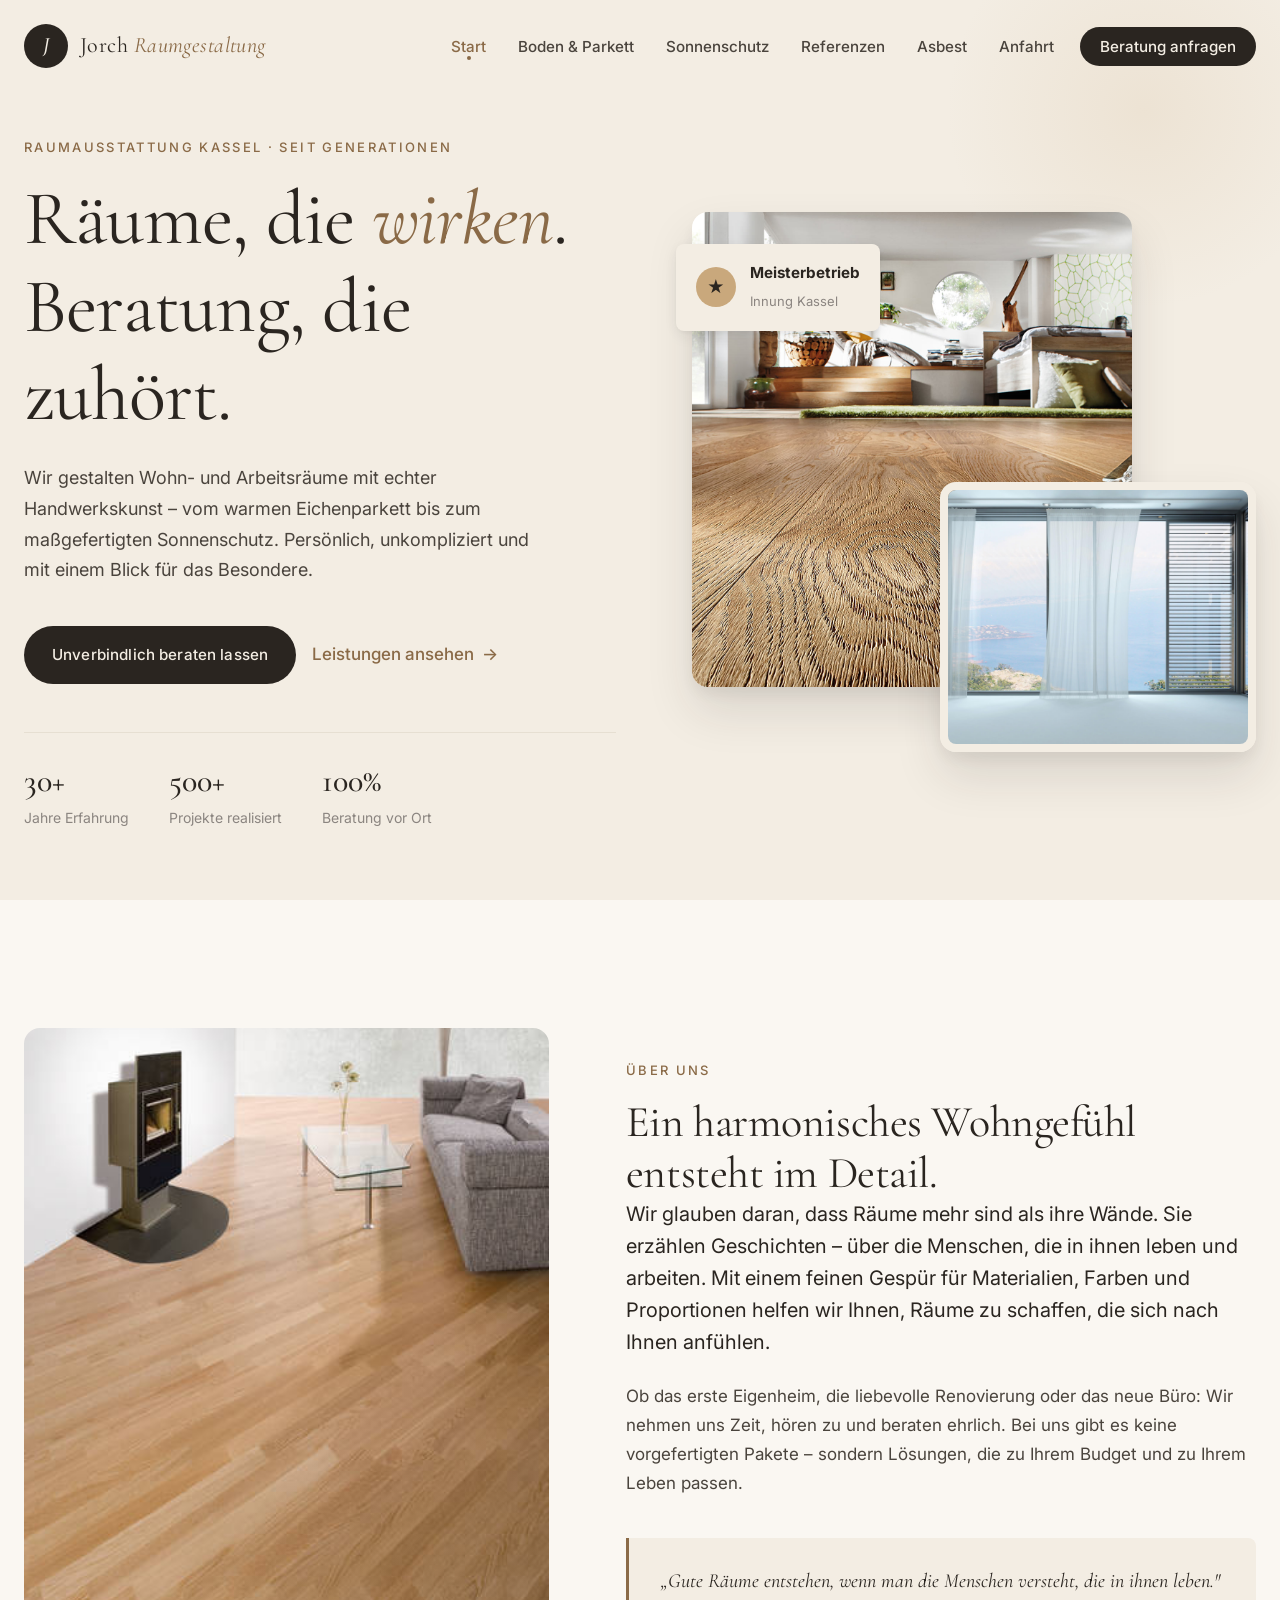
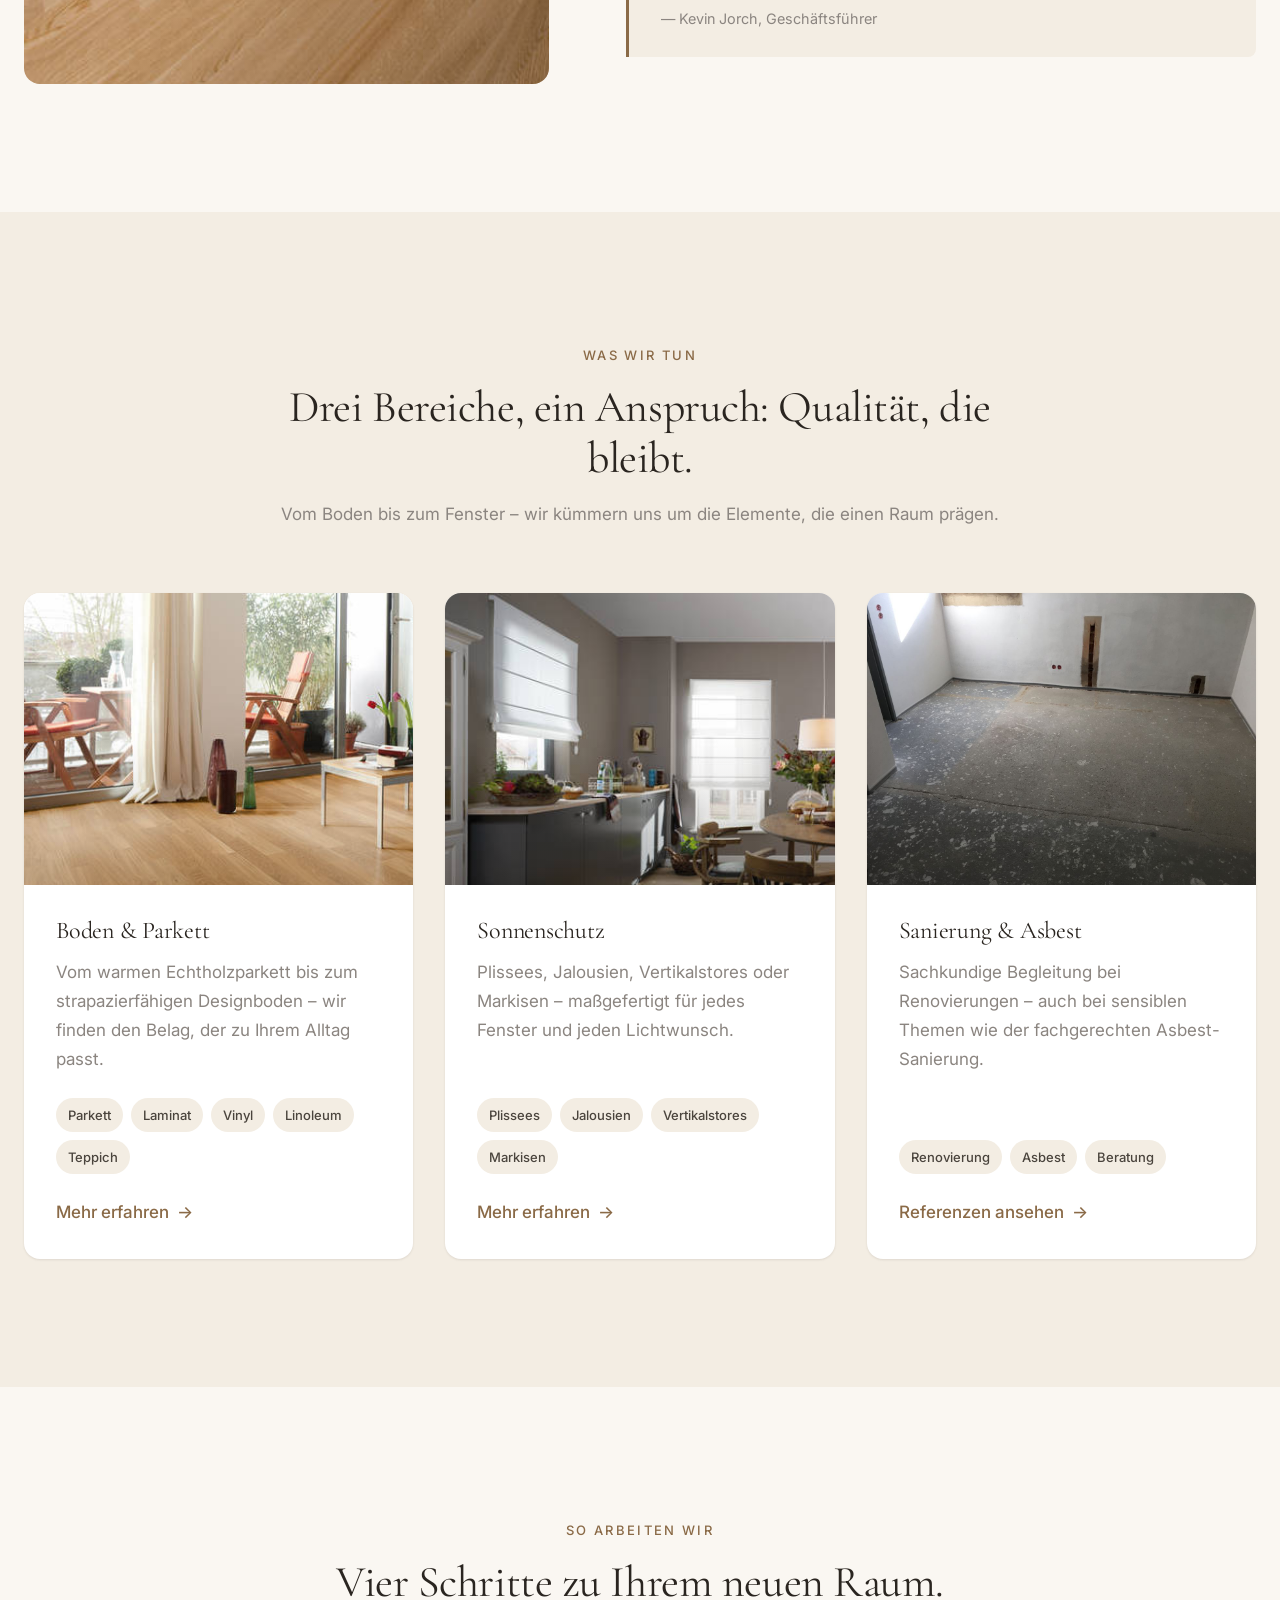
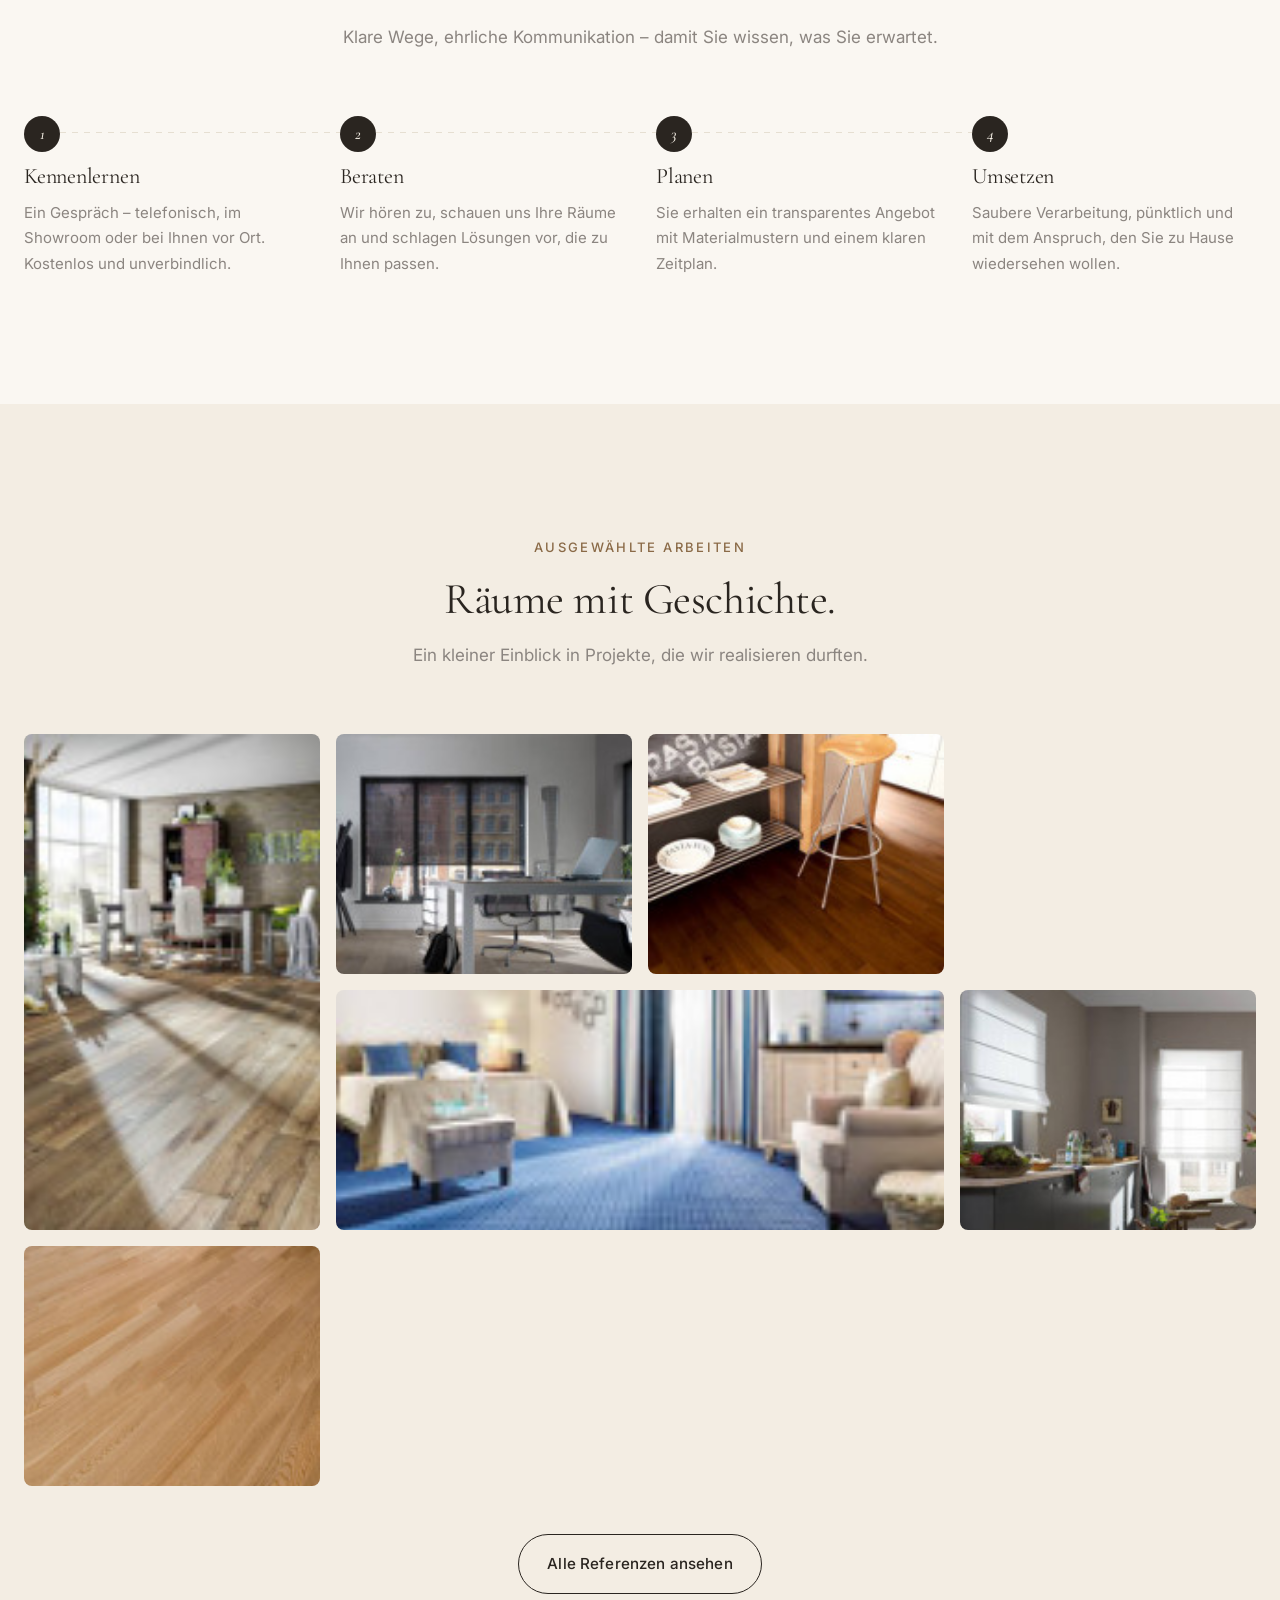
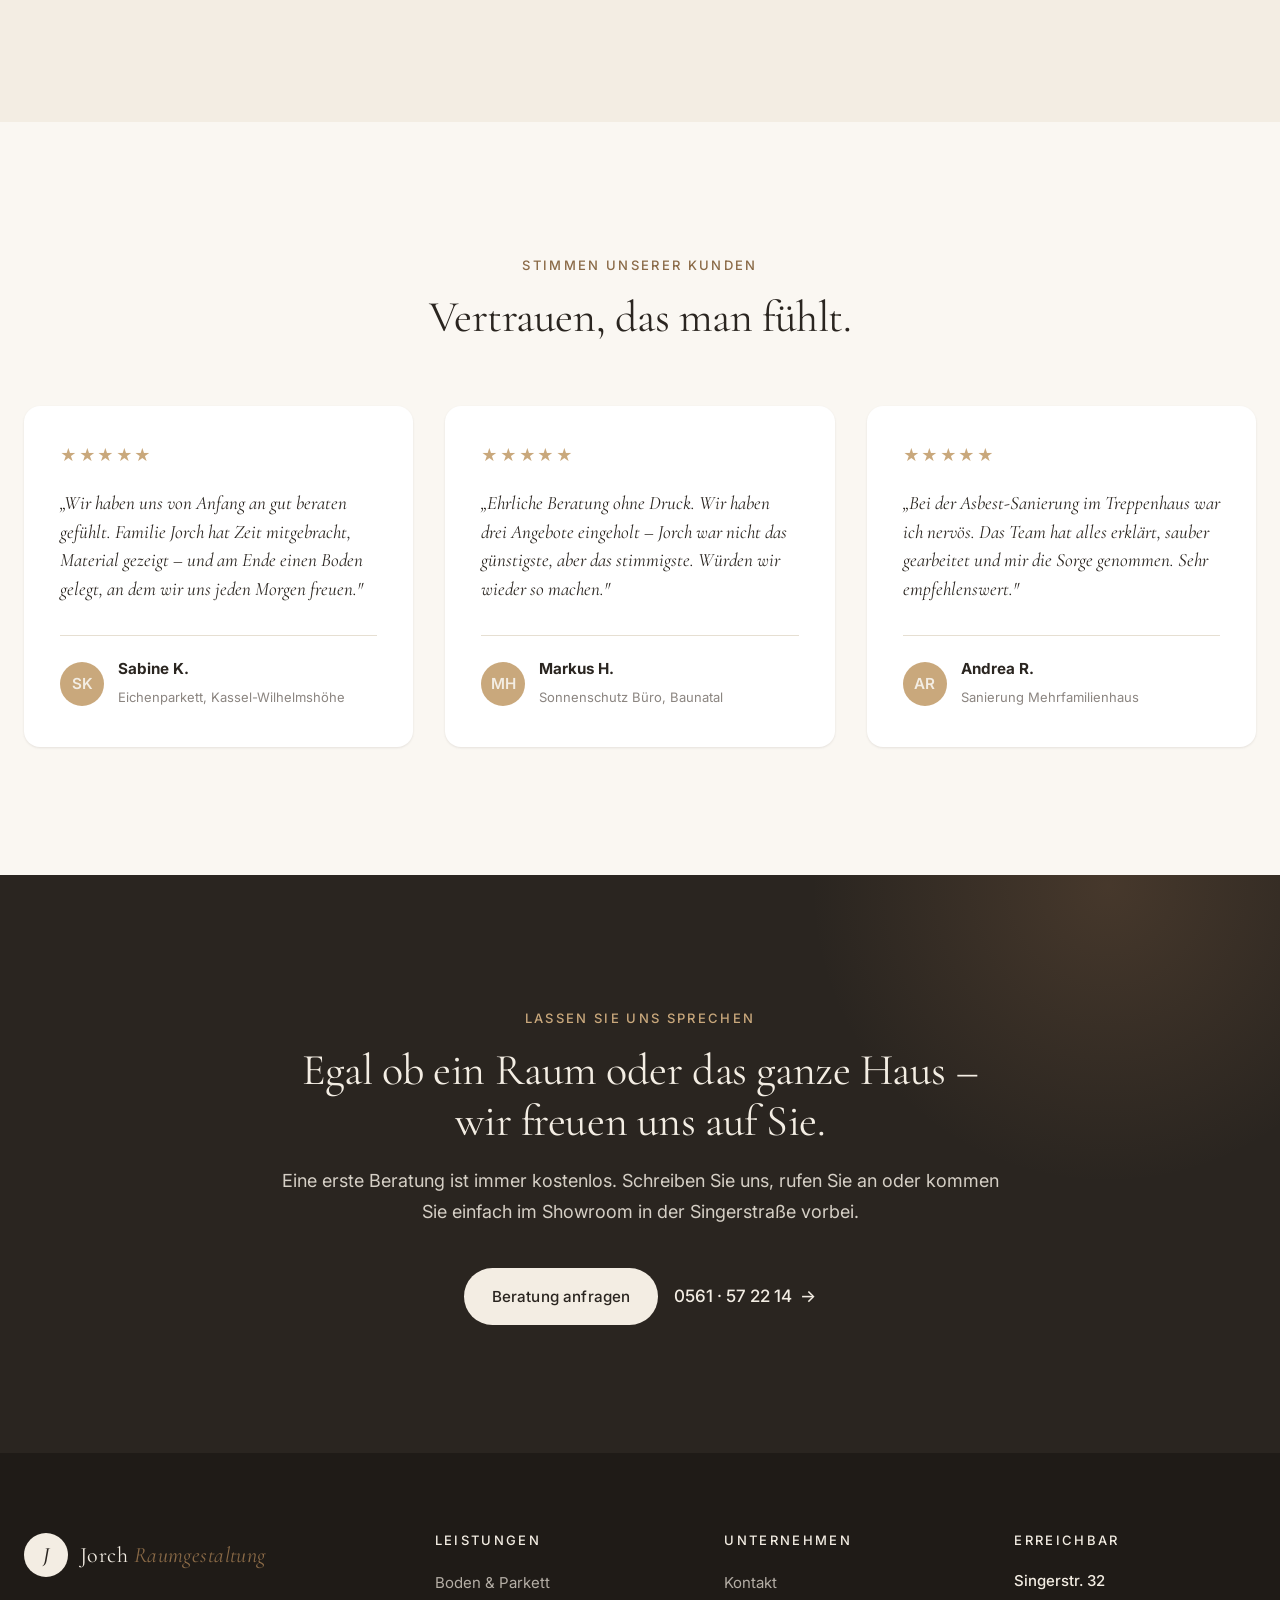
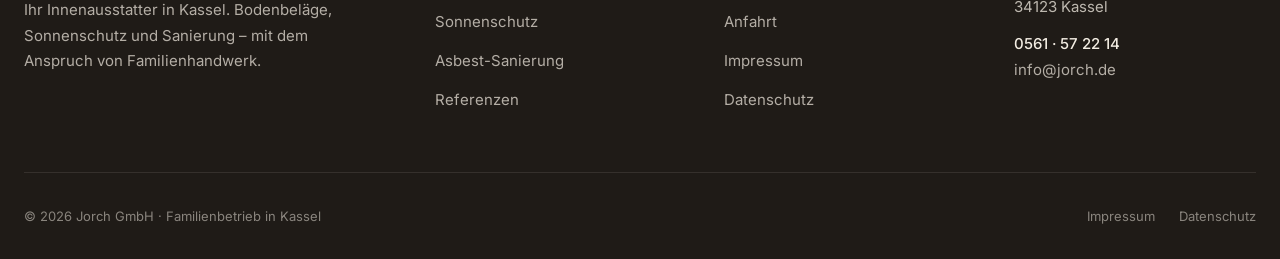
==== index.html @ 253e64a2 "Jorch GmbH website redesign - initial deploy" ====
<!DOCTYPE html>
<html lang="de">
<head>
<meta charset="utf-8">
<meta name="viewport" content="width=device-width, initial-scale=1.0">
<title>Jorch GmbH – Raumgestaltung mit Charakter · Kassel</title>
<meta name="description" content="Jorch GmbH in Kassel – Ihre Raumausstatter für hochwertige Bodenbeläge, Parkett und Sonnenschutz. Persönliche Beratung, handwerkliche Präzision und ein Auge für das Besondere.">
<meta name="keywords" content="Raumausstattung Kassel, Bodenbeläge, Parkett, Laminat, Sonnenschutz, Plissees, Jalousien, Innenausstatter">

<link rel="preconnect" href="https://fonts.googleapis.com">
<link rel="preconnect" href="https://fonts.gstatic.com" crossorigin>
<link href="https://fonts.googleapis.com/css2?family=Cormorant+Garamond:ital,wght@0,400;0,500;0,600;1,400;1,500&family=Inter:wght@400;500;600&display=swap" rel="stylesheet">
<link href="/assets/css/style.css" rel="stylesheet">
</head>
<body>

<header class="site-header">
  <div class="container">
    <nav class="nav">
      <a href="/index.html" class="brand">
        <span class="brand-mark">J</span>
        <span class="brand-name">Jorch <span>Raumgestaltung</span></span>
      </a>
      <ul class="nav-menu">
        <li><a href="/index.html" class="active">Start</a></li>
        <li><a href="/boden-parkett/index.html">Boden &amp; Parkett</a></li>
        <li><a href="/sonnenschutz/index.html">Sonnenschutz</a></li>
        <li><a href="/vorher-nachher/index.html">Referenzen</a></li>
        <li><a href="/asbest/index.html">Asbest</a></li>
        <li><a href="/anfahrt/index.html">Anfahrt</a></li>
        <li><a href="/kontakt/index.html" class="nav-cta">Beratung anfragen</a></li>
      </ul>
      <button class="nav-toggle" aria-label="Menü"><span></span></button>
    </nav>
  </div>
</header>

<section class="hero">
  <div class="container">
    <div class="hero-grid">
      <div class="hero-text fade-up">
        <span class="eyebrow">Raumausstattung Kassel · seit Generationen</span>
        <h1>Räume, die <em>wirken</em>.<br>Beratung, die zuhört.</h1>
        <p>Wir gestalten Wohn- und Arbeitsräume mit echter Handwerkskunst – vom warmen Eichenparkett bis zum maßgefertigten Sonnenschutz. Persönlich, unkompliziert und mit einem Blick für das Besondere.</p>
        <div class="hero-actions">
          <a href="/kontakt/index.html" class="btn btn-primary">Unverbindlich beraten lassen</a>
          <a href="#leistungen" class="btn-link">Leistungen ansehen</a>
        </div>
        <div class="hero-meta">
          <div class="hero-meta-item">
            <strong>30+</strong>
            <span>Jahre Erfahrung</span>
          </div>
          <div class="hero-meta-item">
            <strong>500+</strong>
            <span>Projekte realisiert</span>
          </div>
          <div class="hero-meta-item">
            <strong>100%</strong>
            <span>Beratung vor Ort</span>
          </div>
        </div>
      </div>
      <div class="hero-visual fade-up delay-1">
        <div class="hero-image-main">
          <img src="/images/parallax/fussboden.jpg" alt="Hochwertiges Parkett in einem hellen Wohnraum">
        </div>
        <div class="hero-image-secondary">
          <img src="/images/parallax/sonnenschutz.jpg" alt="Sonnenschutz mit Plissees in einem Wohnraum">
        </div>
        <div class="hero-badge top-left">
          <div class="hero-badge-icon">★</div>
          <div class="hero-badge-text">
            <strong>Meisterbetrieb</strong>
            <small>Innung Kassel</small>
          </div>
        </div>
      </div>
    </div>
  </div>
</section>

<section class="intro section">
  <div class="container">
    <div class="intro-content">
      <div class="intro-image reveal">
        <img src="/upload/Bodenbelaege/PAR_Loft3-0_LE11_LE13-Eiche-Nature_fro.jpg" alt="Detailaufnahme von Eichenparkett">
      </div>
      <div class="intro-text reveal">
        <span class="eyebrow">Über uns</span>
        <h2>Ein harmonisches Wohngefühl entsteht im Detail.</h2>
        <p>Wir glauben daran, dass Räume mehr sind als ihre Wände. Sie erzählen Geschichten – über die Menschen, die in ihnen leben und arbeiten. Mit einem feinen Gespür für Materialien, Farben und Proportionen helfen wir Ihnen, Räume zu schaffen, die sich nach Ihnen anfühlen.</p>
        <p>Ob das erste Eigenheim, die liebevolle Renovierung oder das neue Büro: Wir nehmen uns Zeit, hören zu und beraten ehrlich. Bei uns gibt es keine vorgefertigten Pakete – sondern Lösungen, die zu Ihrem Budget und zu Ihrem Leben passen.</p>
        <blockquote class="intro-quote">
          „Gute Räume entstehen, wenn man die Menschen versteht, die in ihnen leben."
          <cite>— Kevin Jorch, Geschäftsführer</cite>
        </blockquote>
      </div>
    </div>
  </div>
</section>

<section class="services section" id="leistungen">
  <div class="container">
    <div class="section-head reveal">
      <span class="eyebrow">Was wir tun</span>
      <h2>Drei Bereiche, ein Anspruch: Qualität, die bleibt.</h2>
      <p>Vom Boden bis zum Fenster – wir kümmern uns um die Elemente, die einen Raum prägen.</p>
    </div>
    <div class="services-grid">
      <article class="service-card reveal">
        <div class="service-card-image">
          <img src="/upload/Bodenbelaege/PAR_Creativ_by_Boen_Maxi_Eiche_Natur_2_rau.jpg" alt="Eichenparkett">
        </div>
        <div class="service-card-body">
          <h3>Boden &amp; Parkett</h3>
          <p>Vom warmen Echtholzparkett bis zum strapazierfähigen Designboden – wir finden den Belag, der zu Ihrem Alltag passt.</p>
          <div class="service-tags">
            <span class="service-tag">Parkett</span>
            <span class="service-tag">Laminat</span>
            <span class="service-tag">Vinyl</span>
            <span class="service-tag">Linoleum</span>
            <span class="service-tag">Teppich</span>
          </div>
          <a href="/boden-parkett/index.html" class="btn-link">Mehr erfahren</a>
        </div>
      </article>

      <article class="service-card reveal">
        <div class="service-card-image">
          <img src="/upload/Sonnenschutz/GAR_Sonnenschutz_St.Tropez_Roman_Shades.jpg" alt="Roman Shades als Sonnenschutz">
        </div>
        <div class="service-card-body">
          <h3>Sonnenschutz</h3>
          <p>Plissees, Jalousien, Vertikalstores oder Markisen – maßgefertigt für jedes Fenster und jeden Lichtwunsch.</p>
          <div class="service-tags">
            <span class="service-tag">Plissees</span>
            <span class="service-tag">Jalousien</span>
            <span class="service-tag">Vertikalstores</span>
            <span class="service-tag">Markisen</span>
          </div>
          <a href="/sonnenschutz/index.html" class="btn-link">Mehr erfahren</a>
        </div>
      </article>

      <article class="service-card reveal">
        <div class="service-card-image">
          <img src="/upload/vorher-nachher/100.jpg" alt="Vorher-Nachher Sanierung">
        </div>
        <div class="service-card-body">
          <h3>Sanierung &amp; Asbest</h3>
          <p>Sachkundige Begleitung bei Renovierungen – auch bei sensiblen Themen wie der fachgerechten Asbest-Sanierung.</p>
          <div class="service-tags">
            <span class="service-tag">Renovierung</span>
            <span class="service-tag">Asbest</span>
            <span class="service-tag">Beratung</span>
          </div>
          <a href="/vorher-nachher/index.html" class="btn-link">Referenzen ansehen</a>
        </div>
      </article>
    </div>
  </div>
</section>

<section class="process section">
  <div class="container">
    <div class="section-head reveal">
      <span class="eyebrow">So arbeiten wir</span>
      <h2>Vier Schritte zu Ihrem neuen Raum.</h2>
      <p>Klare Wege, ehrliche Kommunikation – damit Sie wissen, was Sie erwartet.</p>
    </div>
    <div class="process-grid">
      <div class="process-step reveal">
        <div class="process-step-num">1</div>
        <h3>Kennenlernen</h3>
        <p>Ein Gespräch – telefonisch, im Showroom oder bei Ihnen vor Ort. Kostenlos und unverbindlich.</p>
      </div>
      <div class="process-step reveal">
        <div class="process-step-num">2</div>
        <h3>Beraten</h3>
        <p>Wir hören zu, schauen uns Ihre Räume an und schlagen Lösungen vor, die zu Ihnen passen.</p>
      </div>
      <div class="process-step reveal">
        <div class="process-step-num">3</div>
        <h3>Planen</h3>
        <p>Sie erhalten ein transparentes Angebot mit Materialmustern und einem klaren Zeitplan.</p>
      </div>
      <div class="process-step reveal">
        <div class="process-step-num">4</div>
        <h3>Umsetzen</h3>
        <p>Saubere Verarbeitung, pünktlich und mit dem Anspruch, den Sie zu Hause wiedersehen wollen.</p>
      </div>
    </div>
  </div>
</section>

<section class="showcase section">
  <div class="container">
    <div class="section-head reveal">
      <span class="eyebrow">Ausgewählte Arbeiten</span>
      <h2>Räume mit Geschichte.</h2>
      <p>Ein kleiner Einblick in Projekte, die wir realisieren durften.</p>
    </div>
    <div class="gallery-grid reveal">
      <a href="/upload/Bodenbelaege/DIE_Chateau_502UEiche__barrel_Unika_V4_rau.jpg" data-lightbox class="gallery-item large">
        <img src="/cache/Bodenbelaege_DIE_Chateau_502UEiche__barrel_Unika_V4_rau_3e9e0eff07d75e83344d8bdf73882b41.jpg" alt="Eiche Chateau Parkett">
        <div class="gallery-item-overlay"><span>Eiche Chateau</span></div>
      </a>
      <a href="/upload/Sonnenschutz/GAR_Sonnenschutz_St.Tropez_Jalousien.jpg" data-lightbox class="gallery-item">
        <img src="/cache/Sonnenschutz_GAR_Sonnenschutz_St.Tropez_Jalousien_31cec1ada97b0bb0225c5349b1d3d1ec.jpg" alt="Holzjalousien">
        <div class="gallery-item-overlay"><span>Holzjalousien</span></div>
      </a>
      <a href="/upload/Bodenbelaege/PAR_Creativ_by_Boen_Eiche_Marron_det.jpg" data-lightbox class="gallery-item">
        <img src="/cache/Bodenbelaege_PAR_Creativ_by_Boen_Eiche_Marron_det_dd06e198a4ef05c5f33661dd9dc9695c.jpg" alt="Eiche Marron">
        <div class="gallery-item-overlay"><span>Eiche Marron</span></div>
      </a>
      <a href="/upload/Bodenbelaege/TEP_Hotel_Imperial160_blau_rau.jpg" data-lightbox class="gallery-item wide">
        <img src="/cache/Bodenbelaege_TEP_Hotel_Imperial160_blau_rau_cdcd18c8a1fb3be8162845139ee61b28.jpg" alt="Hotel Imperial Teppich">
        <div class="gallery-item-overlay"><span>Hotelteppich Imperial</span></div>
      </a>
      <a href="/upload/Sonnenschutz/GAR_Sonnenschutz_St.Tropez_Roman_Shades.jpg" data-lightbox class="gallery-item">
        <img src="/cache/Sonnenschutz_GAR_Sonnenschutz_St.Tropez_Roman_Shades_d83bd64cdfca1f385e572c3425bbd17e.jpg" alt="Roman Shades">
        <div class="gallery-item-overlay"><span>Roman Shades</span></div>
      </a>
      <a href="/upload/Bodenbelaege/PAR_Loft3-0_LE11_LE13-Eiche-Nature_fro.jpg" data-lightbox class="gallery-item">
        <img src="/cache/Bodenbelaege_PAR_Loft3-0_LE11_LE13-Eiche-Nature_fro_931e451936c6c8f7c8d38a45dd3ae9cc.jpg" alt="Loft Parkett">
        <div class="gallery-item-overlay"><span>Loft-Parkett Eiche</span></div>
      </a>
    </div>
    <div style="text-align:center; margin-top:3rem;">
      <a href="/vorher-nachher/index.html" class="btn btn-secondary">Alle Referenzen ansehen</a>
    </div>
  </div>
</section>

<section class="testimonials section">
  <div class="container">
    <div class="section-head reveal">
      <span class="eyebrow">Stimmen unserer Kunden</span>
      <h2>Vertrauen, das man fühlt.</h2>
    </div>
    <div class="testimonials-grid">
      <article class="testimonial-card reveal">
        <div class="testimonial-stars">★★★★★</div>
        <p class="testimonial-quote">„Wir haben uns von Anfang an gut beraten gefühlt. Familie Jorch hat Zeit mitgebracht, Material gezeigt – und am Ende einen Boden gelegt, an dem wir uns jeden Morgen freuen."</p>
        <div class="testimonial-author">
          <div class="testimonial-avatar">SK</div>
          <div>
            <strong>Sabine K.</strong>
            <span>Eichenparkett, Kassel-Wilhelmshöhe</span>
          </div>
        </div>
      </article>
      <article class="testimonial-card reveal">
        <div class="testimonial-stars">★★★★★</div>
        <p class="testimonial-quote">„Ehrliche Beratung ohne Druck. Wir haben drei Angebote eingeholt – Jorch war nicht das günstigste, aber das stimmigste. Würden wir wieder so machen."</p>
        <div class="testimonial-author">
          <div class="testimonial-avatar">MH</div>
          <div>
            <strong>Markus H.</strong>
            <span>Sonnenschutz Büro, Baunatal</span>
          </div>
        </div>
      </article>
      <article class="testimonial-card reveal">
        <div class="testimonial-stars">★★★★★</div>
        <p class="testimonial-quote">„Bei der Asbest-Sanierung im Treppenhaus war ich nervös. Das Team hat alles erklärt, sauber gearbeitet und mir die Sorge genommen. Sehr empfehlenswert."</p>
        <div class="testimonial-author">
          <div class="testimonial-avatar">AR</div>
          <div>
            <strong>Andrea R.</strong>
            <span>Sanierung Mehrfamilienhaus</span>
          </div>
        </div>
      </article>
    </div>
  </div>
</section>

<section class="cta-banner section">
  <div class="container">
    <div class="cta-content reveal">
      <span class="eyebrow" style="color: var(--color-clay);">Lassen Sie uns sprechen</span>
      <h2>Egal ob ein Raum oder das ganze Haus – wir freuen uns auf Sie.</h2>
      <p>Eine erste Beratung ist immer kostenlos. Schreiben Sie uns, rufen Sie an oder kommen Sie einfach im Showroom in der Singerstraße vorbei.</p>
      <div class="hero-actions" style="justify-content:center;">
        <a href="/kontakt/index.html" class="btn btn-primary">Beratung anfragen</a>
        <a href="tel:0561572214" class="btn-link" style="color: var(--color-cream);">0561 · 57 22 14</a>
      </div>
    </div>
  </div>
</section>

<footer class="site-footer">
  <div class="container">
    <div class="footer-grid">
      <div class="footer-brand">
        <div class="brand">
          <span class="brand-mark">J</span>
          <span class="brand-name">Jorch <span>Raumgestaltung</span></span>
        </div>
        <p>Ihr Innenausstatter in Kassel. Bodenbeläge, Sonnenschutz und Sanierung – mit dem Anspruch von Familienhandwerk.</p>
      </div>
      <div class="footer-col">
        <h4>Leistungen</h4>
        <ul>
          <li><a href="/boden-parkett/index.html">Boden &amp; Parkett</a></li>
          <li><a href="/sonnenschutz/index.html">Sonnenschutz</a></li>
          <li><a href="/asbest/index.html">Asbest-Sanierung</a></li>
          <li><a href="/vorher-nachher/index.html">Referenzen</a></li>
        </ul>
      </div>
      <div class="footer-col">
        <h4>Unternehmen</h4>
        <ul>
          <li><a href="/kontakt/index.html">Kontakt</a></li>
          <li><a href="/anfahrt/index.html">Anfahrt</a></li>
          <li><a href="/impressum/index.html">Impressum</a></li>
          <li><a href="/datenschutz/index.html">Datenschutz</a></li>
        </ul>
      </div>
      <div class="footer-col">
        <h4>Erreichbar</h4>
        <div class="footer-contact-line">
          <div>
            <strong>Singerstr. 32</strong>
            34123 Kassel
          </div>
        </div>
        <div class="footer-contact-line">
          <div>
            <strong>0561 · 57 22 14</strong>
            <a href="mailto:info@jorch.de">info@jorch.de</a>
          </div>
        </div>
      </div>
    </div>
    <div class="footer-bottom">
      <span>© 2026 Jorch GmbH · Familienbetrieb in Kassel</span>
      <div class="footer-bottom-links">
        <a href="/impressum/index.html">Impressum</a>
        <a href="/datenschutz/index.html">Datenschutz</a>
      </div>
    </div>
  </div>
</footer>

<div class="lightbox" id="lightbox">
  <button class="lightbox-close" aria-label="Schließen">×</button>
  <img alt="">
</div>

<script src="/assets/js/main.js"></script>
</body>
</html>
---- assets/css/style.css ----
/* ===========================================================
   Jorch GmbH – Raumgestaltung
   Modern, warm, handcrafted aesthetic
   =========================================================== */

:root {
  /* Warm earthy palette - inspired by natural wood, linen, stone */
  --color-bg: #faf7f2;
  --color-surface: #ffffff;
  --color-cream: #f3ede3;
  --color-sand: #e8ddc9;
  --color-clay: #c9a87c;
  --color-walnut: #8a6a47;
  --color-charcoal: #2a2520;
  --color-graphite: #4a443d;
  --color-muted: #8b8580;
  --color-line: #e6dfd2;

  --color-accent: #b8855a;
  --color-accent-dark: #9a6e47;

  --font-display: "Cormorant Garamond", "Playfair Display", Georgia, serif;
  --font-body: "Inter", -apple-system, BlinkMacSystemFont, "Segoe UI", sans-serif;

  --radius-sm: 4px;
  --radius-md: 8px;
  --radius-lg: 16px;

  --shadow-sm: 0 1px 3px rgba(42, 37, 32, 0.06), 0 1px 2px rgba(42, 37, 32, 0.04);
  --shadow-md: 0 4px 16px rgba(42, 37, 32, 0.08), 0 2px 4px rgba(42, 37, 32, 0.04);
  --shadow-lg: 0 24px 48px rgba(42, 37, 32, 0.12), 0 8px 16px rgba(42, 37, 32, 0.06);

  --max-width: 1280px;
  --content-width: 760px;

  --transition: 0.4s cubic-bezier(0.4, 0, 0.2, 1);
}

/* Reset */
*, *::before, *::after { box-sizing: border-box; margin: 0; padding: 0; }
html { scroll-behavior: smooth; -webkit-text-size-adjust: 100%; }
body {
  font-family: var(--font-body);
  font-size: 17px;
  line-height: 1.7;
  color: var(--color-graphite);
  background: var(--color-bg);
  -webkit-font-smoothing: antialiased;
  -moz-osx-font-smoothing: grayscale;
}
img, picture, svg { display: block; max-width: 100%; height: auto; }
a { color: var(--color-walnut); text-decoration: none; transition: color var(--transition); }
a:hover { color: var(--color-accent); }
button { font-family: inherit; cursor: pointer; border: none; background: none; }

/* Typography */
h1, h2, h3, h4 { font-family: var(--font-display); font-weight: 400; color: var(--color-charcoal); letter-spacing: -0.01em; line-height: 1.15; }
h1 { font-size: clamp(2.5rem, 5vw, 4.25rem); }
h2 { font-size: clamp(1.875rem, 3.5vw, 2.75rem); }
h3 { font-size: clamp(1.375rem, 2.2vw, 1.75rem); }
h4 { font-size: 1.15rem; font-weight: 500; font-family: var(--font-body); letter-spacing: 0.02em; text-transform: uppercase; }

.eyebrow {
  font-family: var(--font-body);
  font-size: 0.8125rem;
  letter-spacing: 0.18em;
  text-transform: uppercase;
  color: var(--color-walnut);
  font-weight: 500;
  margin-bottom: 1rem;
  display: inline-block;
}

.lede {
  font-family: var(--font-display);
  font-size: clamp(1.25rem, 2vw, 1.5rem);
  line-height: 1.5;
  color: var(--color-graphite);
  font-style: italic;
  font-weight: 400;
}

/* Container */
.container { width: 100%; max-width: var(--max-width); margin: 0 auto; padding: 0 1.5rem; }
.container-narrow { max-width: var(--content-width); margin: 0 auto; padding: 0 1.5rem; }

/* Section spacing */
.section { padding: clamp(4rem, 10vw, 8rem) 0; }
.section-tight { padding: clamp(3rem, 6vw, 5rem) 0; }

/* ===========================================================
   Header / Navigation
   =========================================================== */
.site-header {
  position: fixed;
  top: 0; left: 0; right: 0;
  z-index: 100;
  padding: 1.5rem 0;
  background: rgba(250, 247, 242, 0);
  transition: all var(--transition);
}
.site-header.scrolled {
  background: rgba(250, 247, 242, 0.95);
  backdrop-filter: saturate(180%) blur(20px);
  -webkit-backdrop-filter: saturate(180%) blur(20px);
  padding: 0.875rem 0;
  box-shadow: 0 1px 0 var(--color-line);
}
.nav { display: flex; align-items: center; justify-content: space-between; gap: 2rem; }
.brand { display: flex; align-items: center; gap: 0.75rem; }
.brand-mark {
  width: 44px; height: 44px;
  background: var(--color-charcoal);
  color: var(--color-cream);
  border-radius: 50%;
  display: grid;
  place-items: center;
  font-family: var(--font-display);
  font-size: 1.375rem;
  font-style: italic;
  font-weight: 500;
}
.brand-name {
  font-family: var(--font-display);
  font-size: 1.375rem;
  color: var(--color-charcoal);
  letter-spacing: 0.02em;
}
.brand-name span { font-style: italic; color: var(--color-walnut); }

.nav-menu { display: flex; align-items: center; gap: 0.25rem; list-style: none; }
.nav-menu a {
  color: var(--color-graphite);
  font-size: 0.95rem;
  font-weight: 500;
  padding: 0.5rem 0.875rem;
  border-radius: var(--radius-sm);
  transition: all 0.2s ease;
  position: relative;
}
.nav-menu a:hover { color: var(--color-charcoal); background: rgba(184, 133, 90, 0.08); }
.nav-menu a.active { color: var(--color-walnut); }
.nav-menu a.active::after {
  content: "";
  position: absolute;
  bottom: 0.25rem; left: 50%;
  transform: translateX(-50%);
  width: 4px; height: 4px;
  background: var(--color-walnut);
  border-radius: 50%;
}

.nav-cta {
  background: var(--color-charcoal);
  color: var(--color-cream) !important;
  padding: 0.625rem 1.25rem !important;
  border-radius: 999px !important;
  margin-left: 0.5rem;
  transition: all var(--transition);
}
.nav-cta:hover { background: var(--color-walnut) !important; transform: translateY(-1px); }

.nav-toggle {
  display: none;
  width: 44px; height: 44px;
  border-radius: 50%;
  background: var(--color-cream);
  align-items: center;
  justify-content: center;
}
.nav-toggle span {
  display: block;
  width: 18px; height: 1.5px;
  background: var(--color-charcoal);
  position: relative;
}
.nav-toggle span::before, .nav-toggle span::after {
  content: ""; position: absolute; left: 0;
  width: 18px; height: 1.5px;
  background: var(--color-charcoal);
  transition: transform var(--transition);
}
.nav-toggle span::before { top: -6px; }
.nav-toggle span::after { top: 6px; }

/* ===========================================================
   Hero
   =========================================================== */
.hero {
  position: relative;
  min-height: 100vh;
  display: flex;
  align-items: center;
  padding: 8rem 0 4rem;
  overflow: hidden;
  background: var(--color-cream);
}
.hero-grid {
  display: grid;
  grid-template-columns: 1.05fr 1fr;
  gap: clamp(2rem, 6vw, 5rem);
  align-items: center;
}
.hero-text { max-width: 600px; }
.hero h1 {
  font-size: clamp(2.75rem, 6vw, 5rem);
  font-weight: 400;
  margin-bottom: 1.5rem;
}
.hero h1 em {
  font-style: italic;
  color: var(--color-walnut);
  font-weight: 400;
}
.hero p {
  font-size: 1.125rem;
  color: var(--color-graphite);
  margin-bottom: 2.5rem;
  max-width: 520px;
  line-height: 1.7;
}
.hero-actions { display: flex; flex-wrap: wrap; gap: 1rem; align-items: center; }

.btn {
  display: inline-flex;
  align-items: center;
  gap: 0.625rem;
  padding: 1rem 1.75rem;
  border-radius: 999px;
  font-weight: 500;
  font-size: 0.95rem;
  letter-spacing: 0.01em;
  transition: all var(--transition);
  white-space: nowrap;
}
.btn-primary {
  background: var(--color-charcoal);
  color: var(--color-cream);
}
.btn-primary:hover {
  background: var(--color-walnut);
  color: var(--color-cream);
  transform: translateY(-2px);
  box-shadow: var(--shadow-md);
}
.btn-secondary {
  background: transparent;
  color: var(--color-charcoal);
  border: 1px solid var(--color-charcoal);
}
.btn-secondary:hover {
  background: var(--color-charcoal);
  color: var(--color-cream);
}
.btn-link {
  color: var(--color-walnut);
  font-weight: 500;
  display: inline-flex;
  align-items: center;
  gap: 0.5rem;
  position: relative;
}
.btn-link::after {
  content: "→";
  transition: transform var(--transition);
}
.btn-link:hover::after { transform: translateX(4px); }

.hero-visual {
  position: relative;
  height: clamp(400px, 60vh, 640px);
}
.hero-image-main, .hero-image-secondary {
  position: absolute;
  border-radius: var(--radius-lg);
  overflow: hidden;
  box-shadow: var(--shadow-lg);
}
.hero-image-main {
  top: 0; left: 0;
  width: 78%;
  height: 88%;
}
.hero-image-secondary {
  bottom: 0; right: 0;
  width: 56%;
  height: 50%;
  border: 8px solid var(--color-cream);
}
.hero-image-main img, .hero-image-secondary img {
  width: 100%;
  height: 100%;
  object-fit: cover;
}

.hero-badge {
  position: absolute;
  background: var(--color-cream);
  padding: 1rem 1.25rem;
  border-radius: var(--radius-md);
  box-shadow: var(--shadow-md);
  display: flex;
  align-items: center;
  gap: 0.875rem;
  z-index: 2;
}
.hero-badge.top-left { top: 2rem; left: -1rem; }
.hero-badge-icon {
  width: 40px; height: 40px;
  border-radius: 50%;
  background: var(--color-clay);
  color: var(--color-charcoal);
  display: grid;
  place-items: center;
  font-weight: 600;
}
.hero-badge-text strong { display: block; font-size: 0.95rem; color: var(--color-charcoal); }
.hero-badge-text small { color: var(--color-muted); font-size: 0.8125rem; }

.hero-meta {
  display: flex;
  gap: 2.5rem;
  margin-top: 3rem;
  padding-top: 2rem;
  border-top: 1px solid var(--color-line);
}
.hero-meta-item strong {
  display: block;
  font-family: var(--font-display);
  font-size: 2rem;
  color: var(--color-charcoal);
  font-weight: 500;
  line-height: 1;
  margin-bottom: 0.375rem;
}
.hero-meta-item span { color: var(--color-muted); font-size: 0.875rem; }

/* Decorative elements */
.hero::before {
  content: "";
  position: absolute;
  top: -10%; right: -5%;
  width: 400px; height: 400px;
  background: radial-gradient(circle, rgba(201, 168, 124, 0.15), transparent 70%);
  z-index: 0;
}

/* ===========================================================
   Section: Intro / About
   =========================================================== */
.intro {
  background: var(--color-bg);
  position: relative;
}
.intro-content {
  display: grid;
  grid-template-columns: 1fr 1.2fr;
  gap: clamp(2rem, 6vw, 5rem);
  align-items: center;
}
.intro-image {
  position: relative;
  border-radius: var(--radius-lg);
  overflow: hidden;
  aspect-ratio: 4/5;
}
.intro-image img { width: 100%; height: 100%; object-fit: cover; }
.intro-image::after {
  content: "";
  position: absolute;
  inset: 0;
  background: linear-gradient(135deg, transparent 60%, rgba(42, 37, 32, 0.3));
}
.intro-text p { margin-bottom: 1.5rem; font-size: 1.0625rem; color: var(--color-graphite); }
.intro-text p:first-of-type { font-size: 1.25rem; line-height: 1.6; color: var(--color-charcoal); }

.intro-quote {
  margin-top: 2.5rem;
  padding: 1.75rem 2rem;
  background: var(--color-cream);
  border-left: 3px solid var(--color-walnut);
  border-radius: 0 var(--radius-md) var(--radius-md) 0;
  font-family: var(--font-display);
  font-style: italic;
  font-size: 1.25rem;
  line-height: 1.5;
  color: var(--color-charcoal);
}
.intro-quote cite { display: block; margin-top: 0.75rem; font-size: 0.9rem; font-style: normal; color: var(--color-muted); font-family: var(--font-body); }

/* ===========================================================
   Services Grid
   =========================================================== */
.services {
  background: var(--color-cream);
}
.section-head {
  text-align: center;
  max-width: 720px;
  margin: 0 auto 4rem;
}
.section-head h2 { margin-bottom: 1rem; }
.section-head p { color: var(--color-muted); font-size: 1.0625rem; }

.services-grid {
  display: grid;
  grid-template-columns: repeat(3, 1fr);
  gap: 2rem;
}
.service-card {
  background: var(--color-surface);
  border-radius: var(--radius-lg);
  overflow: hidden;
  transition: all var(--transition);
  box-shadow: var(--shadow-sm);
  display: flex;
  flex-direction: column;
}
.service-card:hover {
  transform: translateY(-6px);
  box-shadow: var(--shadow-lg);
}
.service-card-image {
  aspect-ratio: 4/3;
  overflow: hidden;
  position: relative;
}
.service-card-image img {
  width: 100%; height: 100%;
  object-fit: cover;
  transition: transform 0.8s ease;
}
.service-card:hover .service-card-image img { transform: scale(1.05); }
.service-card-image::after {
  content: "";
  position: absolute; inset: 0;
  background: linear-gradient(180deg, transparent 50%, rgba(42, 37, 32, 0.2));
}
.service-card-body {
  padding: 2rem;
  flex: 1;
  display: flex;
  flex-direction: column;
}
.service-card h3 {
  margin-bottom: 0.875rem;
  font-size: 1.5rem;
}
.service-card p {
  color: var(--color-muted);
  margin-bottom: 1.5rem;
  flex: 1;
}
.service-tags {
  display: flex;
  flex-wrap: wrap;
  gap: 0.5rem;
  margin-bottom: 1.5rem;
}
.service-tag {
  background: var(--color-cream);
  color: var(--color-graphite);
  padding: 0.375rem 0.75rem;
  border-radius: 999px;
  font-size: 0.8125rem;
  font-weight: 500;
}

/* ===========================================================
   Process / Steps
   =========================================================== */
.process { background: var(--color-bg); }
.process-grid {
  display: grid;
  grid-template-columns: repeat(4, 1fr);
  gap: 2rem;
  position: relative;
}
.process-step {
  position: relative;
  padding-top: 3rem;
}
.process-step::before {
  content: "";
  position: absolute;
  top: 1rem; left: 0;
  right: -2rem;
  height: 1px;
  background: linear-gradient(90deg, var(--color-line) 50%, transparent 50%);
  background-size: 12px 1px;
}
.process-step:last-child::before { display: none; }
.process-step-num {
  position: absolute;
  top: 0; left: 0;
  width: 2.25rem; height: 2.25rem;
  background: var(--color-charcoal);
  color: var(--color-cream);
  border-radius: 50%;
  display: grid;
  place-items: center;
  font-family: var(--font-display);
  font-size: 1rem;
  font-weight: 500;
  font-style: italic;
}
.process-step h3 {
  font-size: 1.375rem;
  margin-bottom: 0.625rem;
}
.process-step p {
  color: var(--color-muted);
  font-size: 0.9375rem;
}

/* ===========================================================
   Gallery / Showcase
   =========================================================== */
.showcase { background: var(--color-cream); }
.showcase-filter {
  display: flex;
  justify-content: center;
  gap: 0.5rem;
  flex-wrap: wrap;
  margin-bottom: 3rem;
}
.filter-btn {
  padding: 0.625rem 1.25rem;
  border-radius: 999px;
  font-size: 0.875rem;
  font-weight: 500;
  color: var(--color-graphite);
  background: var(--color-surface);
  border: 1px solid var(--color-line);
  transition: all var(--transition);
}
.filter-btn:hover { background: var(--color-sand); border-color: var(--color-sand); }
.filter-btn.active { background: var(--color-charcoal); color: var(--color-cream); border-color: var(--color-charcoal); }

.gallery-grid {
  display: grid;
  grid-template-columns: repeat(4, 1fr);
  grid-auto-rows: 240px;
  gap: 1rem;
}
.gallery-item {
  position: relative;
  border-radius: var(--radius-md);
  overflow: hidden;
  cursor: pointer;
  transition: all var(--transition);
}
.gallery-item.large { grid-row: span 2; }
.gallery-item.wide { grid-column: span 2; }
.gallery-item img {
  width: 100%; height: 100%;
  object-fit: cover;
  transition: transform 0.6s ease;
}
.gallery-item:hover img { transform: scale(1.06); }
.gallery-item-overlay {
  position: absolute; inset: 0;
  background: linear-gradient(180deg, transparent 50%, rgba(42, 37, 32, 0.7));
  display: flex;
  align-items: flex-end;
  padding: 1.25rem;
  opacity: 0;
  transition: opacity var(--transition);
}
.gallery-item:hover .gallery-item-overlay { opacity: 1; }
.gallery-item-overlay span {
  color: var(--color-cream);
  font-family: var(--font-display);
  font-size: 1.125rem;
  font-style: italic;
}

/* ===========================================================
   Testimonials
   =========================================================== */
.testimonials { background: var(--color-bg); }
.testimonials-grid {
  display: grid;
  grid-template-columns: repeat(3, 1fr);
  gap: 2rem;
}
.testimonial-card {
  background: var(--color-surface);
  padding: 2.25rem;
  border-radius: var(--radius-lg);
  box-shadow: var(--shadow-sm);
  display: flex;
  flex-direction: column;
}
.testimonial-stars {
  color: var(--color-clay);
  font-size: 1rem;
  letter-spacing: 0.1em;
  margin-bottom: 1.25rem;
}
.testimonial-quote {
  font-family: var(--font-display);
  font-style: italic;
  font-size: 1.1875rem;
  line-height: 1.5;
  color: var(--color-charcoal);
  margin-bottom: 2rem;
  flex: 1;
}
.testimonial-author {
  display: flex;
  align-items: center;
  gap: 0.875rem;
  padding-top: 1.25rem;
  border-top: 1px solid var(--color-line);
}
.testimonial-avatar {
  width: 44px; height: 44px;
  border-radius: 50%;
  background: var(--color-clay);
  color: var(--color-cream);
  display: grid;
  place-items: center;
  font-weight: 600;
  font-size: 0.95rem;
}
.testimonial-author strong { display: block; color: var(--color-charcoal); font-size: 0.95rem; }
.testimonial-author span { color: var(--color-muted); font-size: 0.8125rem; }

/* ===========================================================
   CTA Banner
   =========================================================== */
.cta-banner {
  background: var(--color-charcoal);
  color: var(--color-cream);
  position: relative;
  overflow: hidden;
}
.cta-banner::before {
  content: "";
  position: absolute;
  top: -50%; right: -10%;
  width: 600px; height: 600px;
  background: radial-gradient(circle, rgba(184, 133, 90, 0.2), transparent 70%);
}
.cta-content {
  text-align: center;
  position: relative;
  max-width: 720px;
  margin: 0 auto;
}
.cta-content h2 { color: var(--color-cream); margin-bottom: 1.25rem; }
.cta-content p { color: rgba(243, 237, 227, 0.85); font-size: 1.125rem; margin-bottom: 2.5rem; }
.cta-banner .btn-primary {
  background: var(--color-cream);
  color: var(--color-charcoal);
}
.cta-banner .btn-primary:hover {
  background: var(--color-clay);
  color: var(--color-charcoal);
}

/* ===========================================================
   Footer
   =========================================================== */
.site-footer {
  background: #1f1b17;
  color: rgba(243, 237, 227, 0.75);
  padding: 5rem 0 2rem;
}
.footer-grid {
  display: grid;
  grid-template-columns: 1.5fr 1fr 1fr 1fr;
  gap: 3rem;
  margin-bottom: 3rem;
}
.footer-brand .brand-name { color: var(--color-cream); }
.footer-brand .brand-mark { background: var(--color-cream); color: var(--color-charcoal); }
.footer-brand p {
  margin-top: 1.25rem;
  color: rgba(243, 237, 227, 0.7);
  max-width: 320px;
  font-size: 0.9375rem;
}
.footer-col h4 {
  color: var(--color-cream);
  font-size: 0.8125rem;
  letter-spacing: 0.18em;
  margin-bottom: 1.25rem;
}
.footer-col ul { list-style: none; }
.footer-col li { margin-bottom: 0.625rem; }
.footer-col a { color: rgba(243, 237, 227, 0.7); font-size: 0.9375rem; }
.footer-col a:hover { color: var(--color-cream); }
.footer-contact-line {
  display: flex;
  gap: 0.75rem;
  align-items: flex-start;
  font-size: 0.9375rem;
  margin-bottom: 0.75rem;
}
.footer-contact-line strong { color: var(--color-cream); display: block; font-weight: 500; }
.footer-bottom {
  border-top: 1px solid rgba(243, 237, 227, 0.1);
  padding-top: 2rem;
  display: flex;
  justify-content: space-between;
  align-items: center;
  flex-wrap: wrap;
  gap: 1rem;
  font-size: 0.8125rem;
  color: rgba(243, 237, 227, 0.5);
}
.footer-bottom-links { display: flex; gap: 1.5rem; }
.footer-bottom-links a { color: rgba(243, 237, 227, 0.5); }
.footer-bottom-links a:hover { color: var(--color-cream); }

/* ===========================================================
   Subpage hero
   =========================================================== */
.subpage-hero {
  padding: 11rem 0 5rem;
  background: var(--color-cream);
  position: relative;
  overflow: hidden;
}
.subpage-hero::before {
  content: "";
  position: absolute;
  top: 30%; right: -10%;
  width: 500px; height: 500px;
  background: radial-gradient(circle, rgba(201, 168, 124, 0.18), transparent 70%);
}
.subpage-hero-content {
  position: relative;
  max-width: 760px;
}
.subpage-hero h1 { margin-bottom: 1.25rem; }
.subpage-hero .lede { color: var(--color-graphite); }
.breadcrumb {
  display: flex;
  align-items: center;
  gap: 0.5rem;
  font-size: 0.875rem;
  color: var(--color-muted);
  margin-bottom: 2rem;
}
.breadcrumb a { color: var(--color-muted); }
.breadcrumb a:hover { color: var(--color-walnut); }
.breadcrumb-sep { color: var(--color-line); }
.breadcrumb-current { color: var(--color-charcoal); font-weight: 500; }

/* Subpage content */
.subpage-content { padding: clamp(3rem, 6vw, 5rem) 0; }
.content-block { max-width: 800px; margin: 0 auto; }
.content-block p { margin-bottom: 1.5rem; }
.content-block ul {
  margin-bottom: 1.5rem;
  padding-left: 0;
  list-style: none;
}
.content-block ul li {
  position: relative;
  padding-left: 1.75rem;
  margin-bottom: 0.625rem;
}
.content-block ul li::before {
  content: "";
  position: absolute;
  left: 0; top: 0.7rem;
  width: 14px; height: 1px;
  background: var(--color-walnut);
}
.content-block h3 { margin-top: 2.5rem; margin-bottom: 1rem; }
.content-block h4 { margin-top: 2rem; margin-bottom: 0.75rem; color: var(--color-walnut); }
.content-block strong { color: var(--color-charcoal); font-weight: 600; }

/* Material chips */
.materials {
  display: grid;
  grid-template-columns: repeat(auto-fit, minmax(220px, 1fr));
  gap: 1rem;
  margin: 3rem 0;
}
.material-chip {
  background: var(--color-surface);
  padding: 1.25rem 1.5rem;
  border-radius: var(--radius-md);
  border: 1px solid var(--color-line);
  display: flex;
  align-items: center;
  gap: 1rem;
  transition: all var(--transition);
}
.material-chip:hover { border-color: var(--color-clay); transform: translateY(-2px); }
.material-chip-icon {
  width: 40px; height: 40px;
  background: var(--color-cream);
  border-radius: var(--radius-sm);
  display: grid;
  place-items: center;
  flex-shrink: 0;
  font-family: var(--font-display);
  font-style: italic;
  color: var(--color-walnut);
}
.material-chip strong { display: block; color: var(--color-charcoal); font-weight: 500; font-size: 0.9375rem; }
.material-chip span { color: var(--color-muted); font-size: 0.8125rem; }

/* ===========================================================
   Contact
   =========================================================== */
.contact-grid {
  display: grid;
  grid-template-columns: 1fr 1fr;
  gap: 4rem;
  align-items: start;
}
.contact-info { padding-top: 1rem; }
.contact-info h2 { margin-bottom: 1.5rem; }
.contact-card {
  background: var(--color-cream);
  padding: 2rem;
  border-radius: var(--radius-lg);
  margin-top: 2rem;
}
.contact-line {
  display: flex;
  align-items: center;
  gap: 1rem;
  padding: 0.875rem 0;
  border-bottom: 1px solid rgba(201, 168, 124, 0.2);
}
.contact-line:last-child { border-bottom: none; }
.contact-line-icon {
  width: 40px; height: 40px;
  background: var(--color-surface);
  border-radius: 50%;
  display: grid;
  place-items: center;
  flex-shrink: 0;
  color: var(--color-walnut);
  font-size: 1.125rem;
}
.contact-line-text strong { display: block; color: var(--color-charcoal); font-size: 0.9375rem; }
.contact-line-text span { color: var(--color-graphite); }

.form {
  background: var(--color-surface);
  padding: 2.5rem;
  border-radius: var(--radius-lg);
  box-shadow: var(--shadow-sm);
}
.form-row { display: grid; grid-template-columns: 1fr 1fr; gap: 1rem; margin-bottom: 1rem; }
.form-group { margin-bottom: 1rem; }
.form-group label {
  display: block;
  font-size: 0.8125rem;
  font-weight: 500;
  color: var(--color-graphite);
  margin-bottom: 0.5rem;
  letter-spacing: 0.02em;
}
.form-group input,
.form-group textarea {
  width: 100%;
  padding: 0.875rem 1rem;
  background: var(--color-bg);
  border: 1px solid var(--color-line);
  border-radius: var(--radius-md);
  font-family: inherit;
  font-size: 0.9375rem;
  color: var(--color-charcoal);
  transition: all var(--transition);
}
.form-group input:focus,
.form-group textarea:focus {
  outline: none;
  border-color: var(--color-walnut);
  background: var(--color-surface);
  box-shadow: 0 0 0 3px rgba(184, 133, 90, 0.1);
}
.form-group textarea { resize: vertical; min-height: 120px; }
.form-consent {
  font-size: 0.8125rem;
  color: var(--color-muted);
  margin-bottom: 1.5rem;
  line-height: 1.5;
}
.form button { width: 100%; justify-content: center; }

/* Map */
.map-frame {
  border-radius: var(--radius-lg);
  overflow: hidden;
  box-shadow: var(--shadow-md);
  margin: 2rem 0;
}
.map-frame iframe { width: 100%; height: 480px; border: 0; display: block; }

/* Lightbox gallery for products */
.product-gallery {
  display: grid;
  grid-template-columns: repeat(auto-fill, minmax(220px, 1fr));
  gap: 1rem;
  margin-top: 3rem;
}
.product-tile {
  aspect-ratio: 1;
  border-radius: var(--radius-md);
  overflow: hidden;
  position: relative;
  cursor: pointer;
  transition: all var(--transition);
}
.product-tile img {
  width: 100%; height: 100%;
  object-fit: cover;
  transition: transform 0.6s ease;
}
.product-tile:hover img { transform: scale(1.06); }
.product-tile-overlay {
  position: absolute; inset: 0;
  background: rgba(42, 37, 32, 0.4);
  display: grid; place-items: center;
  opacity: 0;
  transition: opacity var(--transition);
}
.product-tile:hover .product-tile-overlay { opacity: 1; }
.product-tile-overlay span {
  color: var(--color-cream);
  width: 44px; height: 44px;
  border: 1px solid var(--color-cream);
  border-radius: 50%;
  display: grid; place-items: center;
}

/* Lightbox modal */
.lightbox {
  position: fixed; inset: 0;
  background: rgba(20, 17, 14, 0.94);
  z-index: 1000;
  display: none;
  align-items: center;
  justify-content: center;
  padding: 2rem;
  cursor: zoom-out;
  backdrop-filter: blur(8px);
}
.lightbox.open { display: flex; }
.lightbox img {
  max-width: 100%;
  max-height: 100%;
  border-radius: var(--radius-md);
  box-shadow: 0 20px 60px rgba(0,0,0,0.5);
}
.lightbox-close {
  position: absolute;
  top: 1.5rem; right: 1.5rem;
  width: 44px; height: 44px;
  border-radius: 50%;
  background: rgba(255,255,255,0.1);
  color: var(--color-cream);
  display: grid; place-items: center;
  font-size: 1.5rem;
  cursor: pointer;
}
.lightbox-close:hover { background: rgba(255,255,255,0.2); }

/* Impressum table-style layout */
.legal-section {
  display: grid;
  grid-template-columns: 200px 1fr;
  gap: 2rem;
  padding: 1.5rem 0;
  border-bottom: 1px solid var(--color-line);
}
.legal-section:last-child { border-bottom: none; }
.legal-section h4 {
  color: var(--color-walnut);
  margin: 0;
  font-size: 0.8125rem;
  letter-spacing: 0.15em;
}
.legal-section p { margin: 0; }

/* Notice card */
.notice {
  background: var(--color-cream);
  border-left: 3px solid var(--color-clay);
  padding: 1.5rem 2rem;
  border-radius: 0 var(--radius-md) var(--radius-md) 0;
  margin: 2rem 0;
}
.notice strong { color: var(--color-walnut); display: block; margin-bottom: 0.375rem; }

/* ===========================================================
   Animations
   =========================================================== */
@keyframes fadeUp {
  from { opacity: 0; transform: translateY(20px); }
  to { opacity: 1; transform: translateY(0); }
}
.fade-up {
  opacity: 0;
  animation: fadeUp 0.8s ease forwards;
}
.fade-up.delay-1 { animation-delay: 0.1s; }
.fade-up.delay-2 { animation-delay: 0.2s; }
.fade-up.delay-3 { animation-delay: 0.3s; }

/* ===========================================================
   Responsive
   =========================================================== */
@media (max-width: 980px) {
  .hero-grid { grid-template-columns: 1fr; }
  .hero-visual { height: 460px; }
  .intro-content { grid-template-columns: 1fr; }
  .services-grid { grid-template-columns: repeat(2, 1fr); }
  .process-grid { grid-template-columns: repeat(2, 1fr); gap: 3rem 2rem; }
  .process-step::before { display: none; }
  .testimonials-grid { grid-template-columns: 1fr; }
  .gallery-grid { grid-template-columns: repeat(2, 1fr); }
  .footer-grid { grid-template-columns: 1fr 1fr; gap: 2.5rem; }
  .contact-grid { grid-template-columns: 1fr; gap: 2.5rem; }
}

@media (max-width: 640px) {
  .nav-menu { display: none; position: fixed; top: 70px; left: 0; right: 0; background: var(--color-surface); flex-direction: column; padding: 1.5rem; box-shadow: var(--shadow-lg); border-radius: 0 0 var(--radius-lg) var(--radius-lg); }
  .nav-menu.open { display: flex; }
  .nav-menu a { width: 100%; text-align: center; padding: 0.875rem; }
  .nav-cta { margin: 0.5rem 0 0; }
  .nav-toggle { display: flex; }

  .hero { padding-top: 7rem; min-height: auto; }
  .hero-visual { height: 360px; }
  .hero-image-secondary { width: 60%; }
  .hero-meta { gap: 1.5rem; }
  .hero-meta-item strong { font-size: 1.5rem; }

  .services-grid { grid-template-columns: 1fr; }
  .gallery-grid { grid-template-columns: 1fr; grid-auto-rows: 220px; }
  .gallery-item.wide { grid-column: span 1; }
  .footer-grid { grid-template-columns: 1fr; }
  .form-row { grid-template-columns: 1fr; }
  .legal-section { grid-template-columns: 1fr; gap: 0.5rem; }
  .form { padding: 1.75rem; }
  .nav-menu { display: none !important; }
  .nav-toggle { display: flex; }
}

/* Reveal on scroll */
.reveal { opacity: 0; transform: translateY(30px); transition: all 0.8s cubic-bezier(0.16, 1, 0.3, 1); }
.reveal.visible { opacity: 1; transform: translateY(0); }
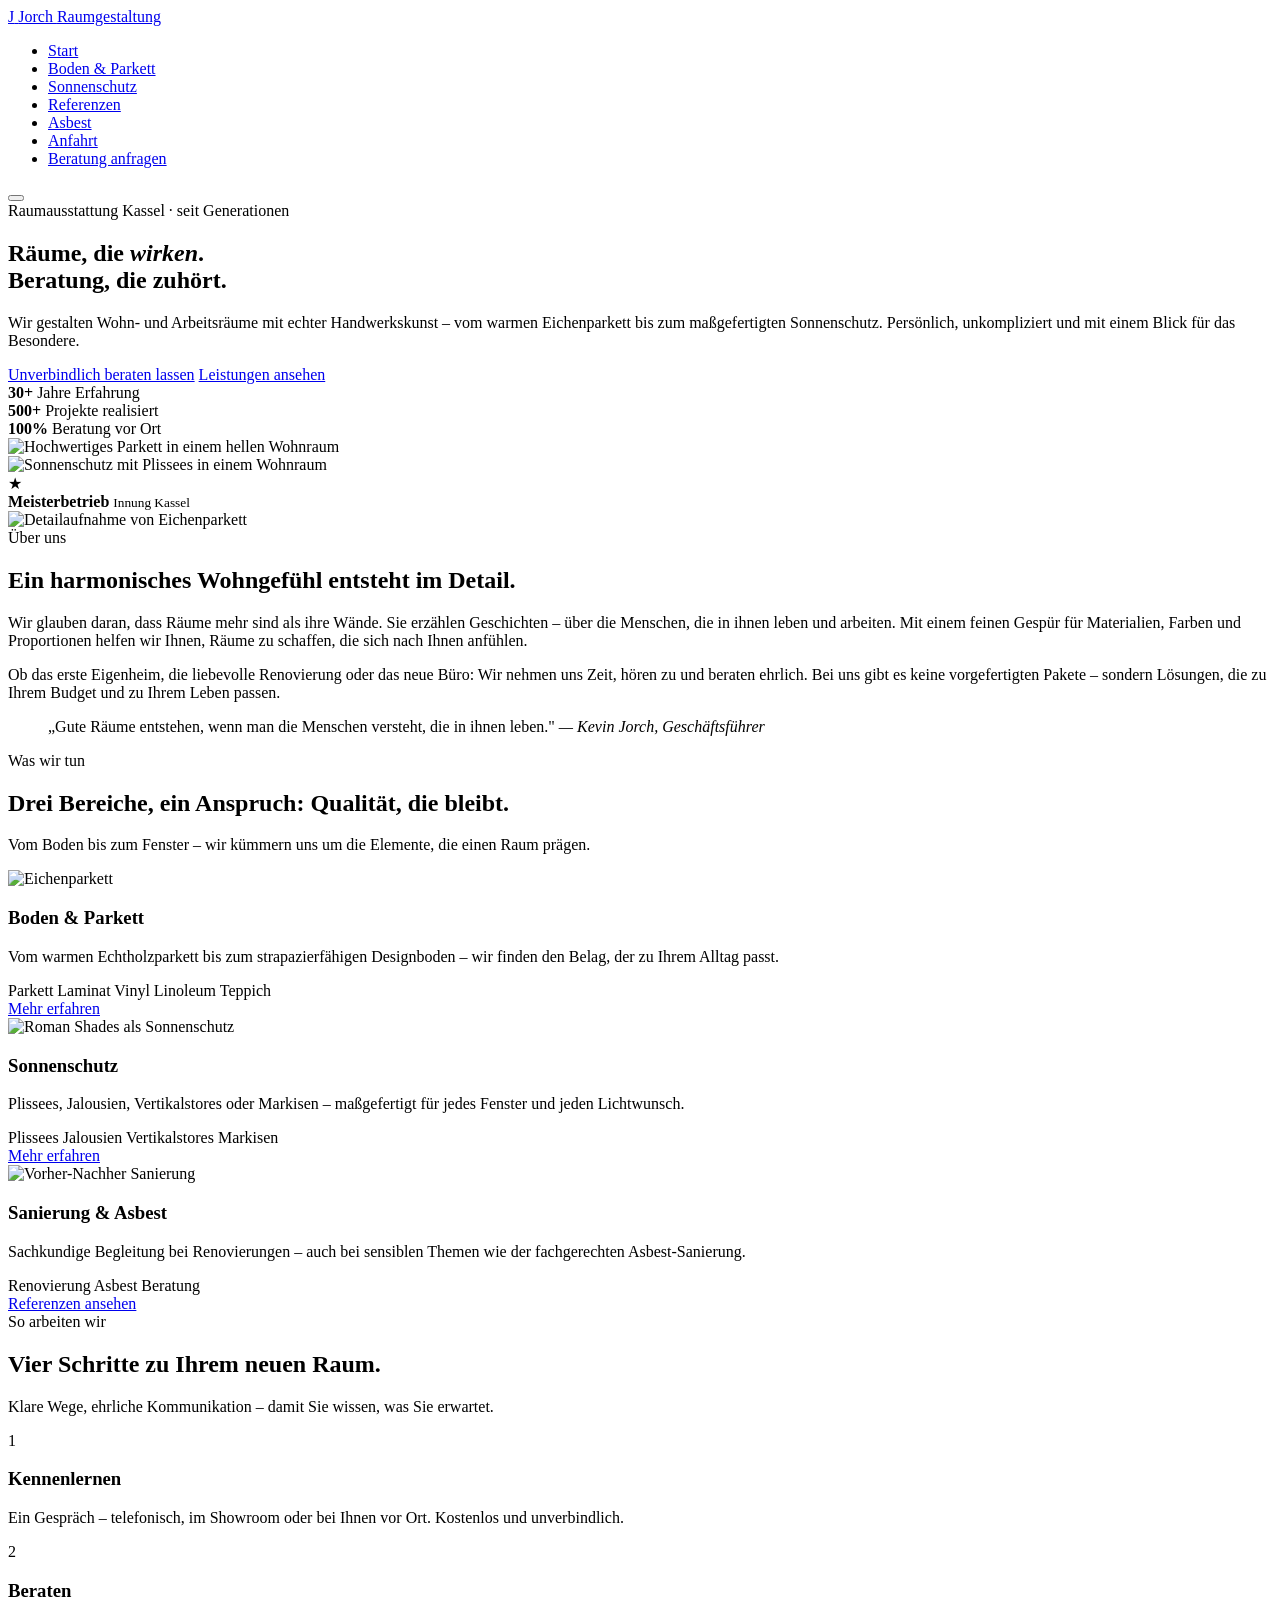
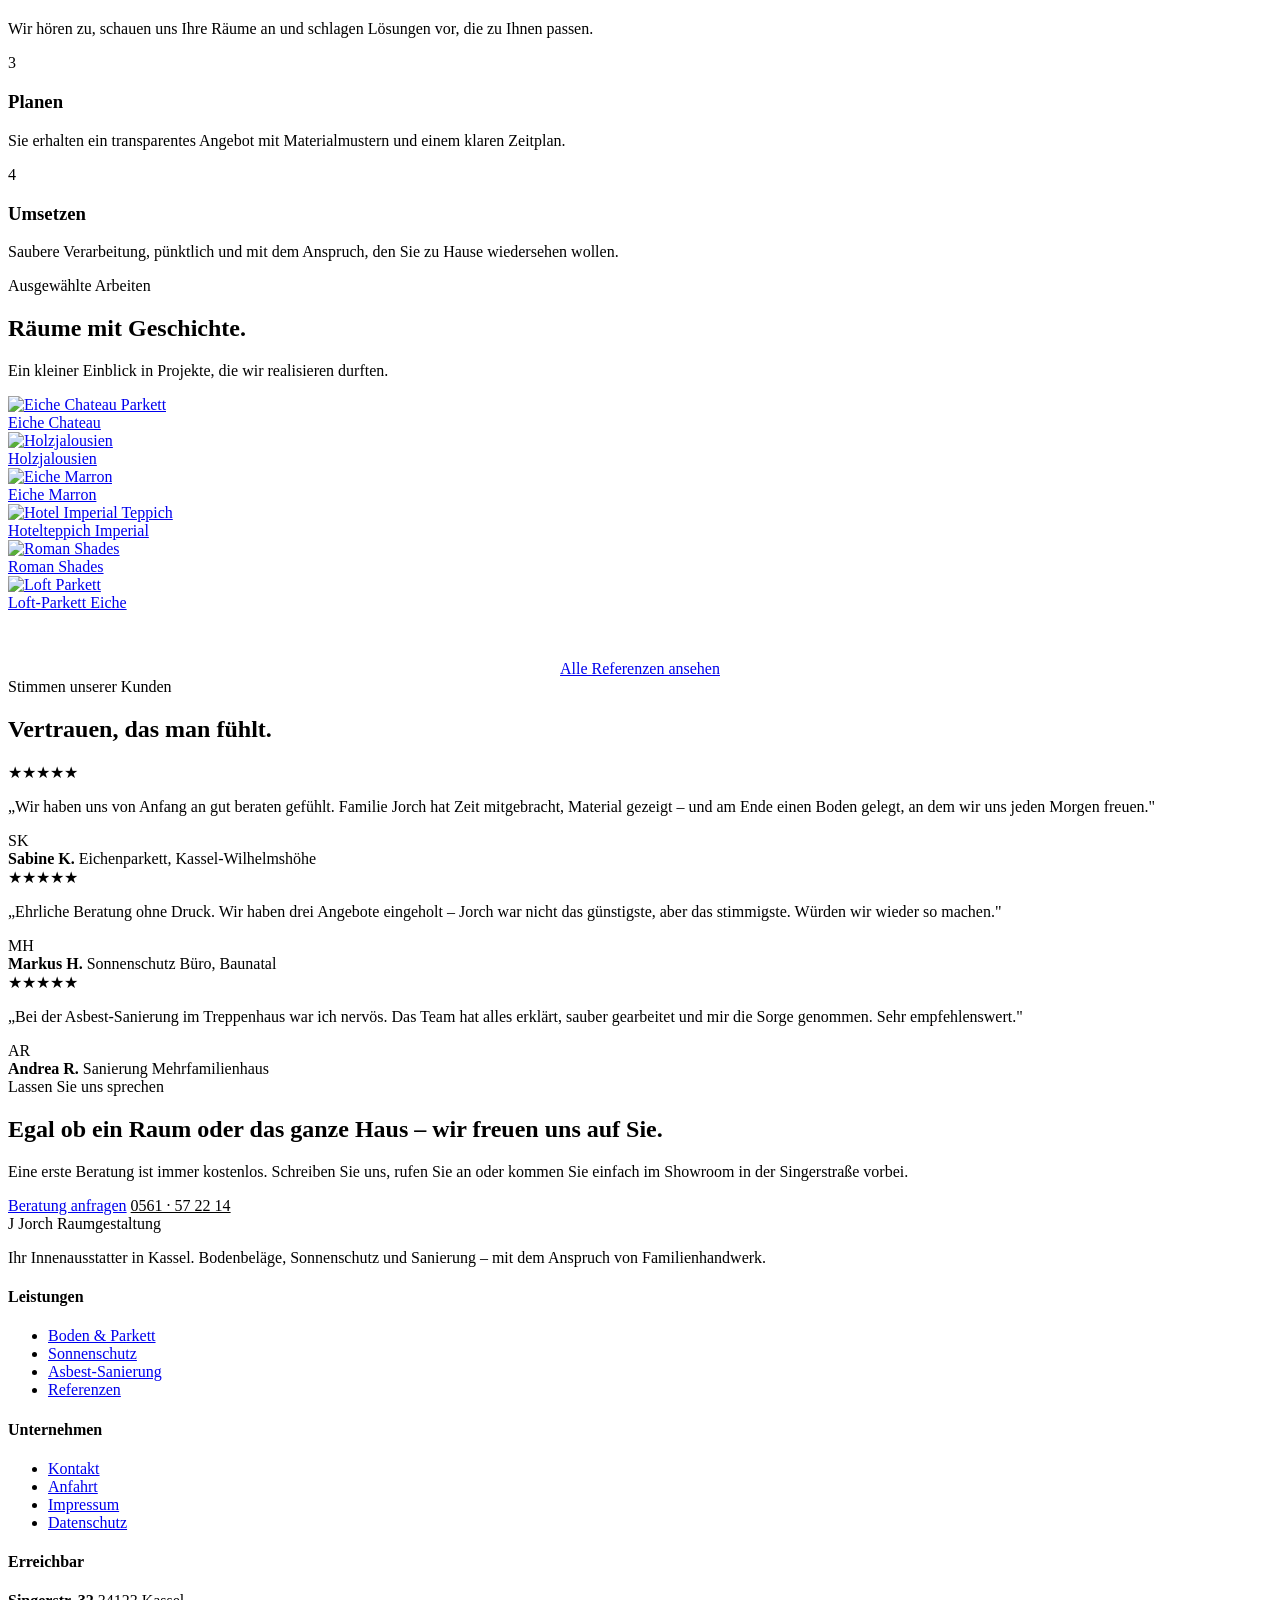
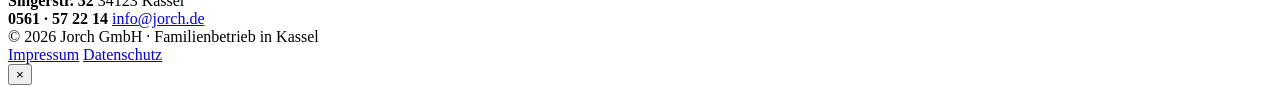
==== commit 72be4c86: "Adjust paths for GitHub Pages subpath deployment" ====
--- a/index.html
+++ b/index.html
@@ -10,25 +10,25 @@
 <link rel="preconnect" href="https://fonts.googleapis.com">
 <link rel="preconnect" href="https://fonts.gstatic.com" crossorigin>
 <link href="https://fonts.googleapis.com/css2?family=Cormorant+Garamond:ital,wght@0,400;0,500;0,600;1,400;1,500&family=Inter:wght@400;500;600&display=swap" rel="stylesheet">
-<link href="/assets/css/style.css" rel="stylesheet">
+<link href="/jorch-website/assets/css/style.css" rel="stylesheet">
 </head>
 <body>
 
 <header class="site-header">
   <div class="container">
     <nav class="nav">
-      <a href="/index.html" class="brand">
+      <a href="/jorch-website/index.html" class="brand">
         <span class="brand-mark">J</span>
         <span class="brand-name">Jorch <span>Raumgestaltung</span></span>
       </a>
       <ul class="nav-menu">
-        <li><a href="/index.html" class="active">Start</a></li>
-        <li><a href="/boden-parkett/index.html">Boden &amp; Parkett</a></li>
-        <li><a href="/sonnenschutz/index.html">Sonnenschutz</a></li>
-        <li><a href="/vorher-nachher/index.html">Referenzen</a></li>
-        <li><a href="/asbest/index.html">Asbest</a></li>
-        <li><a href="/anfahrt/index.html">Anfahrt</a></li>
-        <li><a href="/kontakt/index.html" class="nav-cta">Beratung anfragen</a></li>
+        <li><a href="/jorch-website/index.html" class="active">Start</a></li>
+        <li><a href="/jorch-website/boden-parkett/index.html">Boden &amp; Parkett</a></li>
+        <li><a href="/jorch-website/sonnenschutz/index.html">Sonnenschutz</a></li>
+        <li><a href="/jorch-website/vorher-nachher/index.html">Referenzen</a></li>
+        <li><a href="/jorch-website/asbest/index.html">Asbest</a></li>
+        <li><a href="/jorch-website/anfahrt/index.html">Anfahrt</a></li>
+        <li><a href="/jorch-website/kontakt/index.html" class="nav-cta">Beratung anfragen</a></li>
       </ul>
       <button class="nav-toggle" aria-label="Menü"><span></span></button>
     </nav>
@@ -43,7 +43,7 @@
         <h1>Räume, die <em>wirken</em>.<br>Beratung, die zuhört.</h1>
         <p>Wir gestalten Wohn- und Arbeitsräume mit echter Handwerkskunst – vom warmen Eichenparkett bis zum maßgefertigten Sonnenschutz. Persönlich, unkompliziert und mit einem Blick für das Besondere.</p>
         <div class="hero-actions">
-          <a href="/kontakt/index.html" class="btn btn-primary">Unverbindlich beraten lassen</a>
+          <a href="/jorch-website/kontakt/index.html" class="btn btn-primary">Unverbindlich beraten lassen</a>
           <a href="#leistungen" class="btn-link">Leistungen ansehen</a>
         </div>
         <div class="hero-meta">
@@ -63,10 +63,10 @@
       </div>
       <div class="hero-visual fade-up delay-1">
         <div class="hero-image-main">
-          <img src="/images/parallax/fussboden.jpg" alt="Hochwertiges Parkett in einem hellen Wohnraum">
+          <img src="/jorch-website/images/parallax/fussboden.jpg" alt="Hochwertiges Parkett in einem hellen Wohnraum">
         </div>
         <div class="hero-image-secondary">
-          <img src="/images/parallax/sonnenschutz.jpg" alt="Sonnenschutz mit Plissees in einem Wohnraum">
+          <img src="/jorch-website/images/parallax/sonnenschutz.jpg" alt="Sonnenschutz mit Plissees in einem Wohnraum">
         </div>
         <div class="hero-badge top-left">
           <div class="hero-badge-icon">★</div>
@@ -84,7 +84,7 @@
   <div class="container">
     <div class="intro-content">
       <div class="intro-image reveal">
-        <img src="/upload/Bodenbelaege/PAR_Loft3-0_LE11_LE13-Eiche-Nature_fro.jpg" alt="Detailaufnahme von Eichenparkett">
+        <img src="/jorch-website/upload/Bodenbelaege/PAR_Loft3-0_LE11_LE13-Eiche-Nature_fro.jpg" alt="Detailaufnahme von Eichenparkett">
       </div>
       <div class="intro-text reveal">
         <span class="eyebrow">Über uns</span>
@@ -110,7 +110,7 @@
     <div class="services-grid">
       <article class="service-card reveal">
         <div class="service-card-image">
-          <img src="/upload/Bodenbelaege/PAR_Creativ_by_Boen_Maxi_Eiche_Natur_2_rau.jpg" alt="Eichenparkett">
+          <img src="/jorch-website/upload/Bodenbelaege/PAR_Creativ_by_Boen_Maxi_Eiche_Natur_2_rau.jpg" alt="Eichenparkett">
         </div>
         <div class="service-card-body">
           <h3>Boden &amp; Parkett</h3>
@@ -122,13 +122,13 @@
             <span class="service-tag">Linoleum</span>
             <span class="service-tag">Teppich</span>
           </div>
-          <a href="/boden-parkett/index.html" class="btn-link">Mehr erfahren</a>
+          <a href="/jorch-website/boden-parkett/index.html" class="btn-link">Mehr erfahren</a>
         </div>
       </article>
 
       <article class="service-card reveal">
         <div class="service-card-image">
-          <img src="/upload/Sonnenschutz/GAR_Sonnenschutz_St.Tropez_Roman_Shades.jpg" alt="Roman Shades als Sonnenschutz">
+          <img src="/jorch-website/upload/Sonnenschutz/GAR_Sonnenschutz_St.Tropez_Roman_Shades.jpg" alt="Roman Shades als Sonnenschutz">
         </div>
         <div class="service-card-body">
           <h3>Sonnenschutz</h3>
@@ -139,13 +139,13 @@
             <span class="service-tag">Vertikalstores</span>
             <span class="service-tag">Markisen</span>
           </div>
-          <a href="/sonnenschutz/index.html" class="btn-link">Mehr erfahren</a>
+          <a href="/jorch-website/sonnenschutz/index.html" class="btn-link">Mehr erfahren</a>
         </div>
       </article>
 
       <article class="service-card reveal">
         <div class="service-card-image">
-          <img src="/upload/vorher-nachher/100.jpg" alt="Vorher-Nachher Sanierung">
+          <img src="/jorch-website/upload/vorher-nachher/100.jpg" alt="Vorher-Nachher Sanierung">
         </div>
         <div class="service-card-body">
           <h3>Sanierung &amp; Asbest</h3>
@@ -155,7 +155,7 @@
             <span class="service-tag">Asbest</span>
             <span class="service-tag">Beratung</span>
           </div>
-          <a href="/vorher-nachher/index.html" class="btn-link">Referenzen ansehen</a>
+          <a href="/jorch-website/vorher-nachher/index.html" class="btn-link">Referenzen ansehen</a>
         </div>
       </article>
     </div>
@@ -202,33 +202,33 @@
       <p>Ein kleiner Einblick in Projekte, die wir realisieren durften.</p>
     </div>
     <div class="gallery-grid reveal">
-      <a href="/upload/Bodenbelaege/DIE_Chateau_502UEiche__barrel_Unika_V4_rau.jpg" data-lightbox class="gallery-item large">
-        <img src="/cache/Bodenbelaege_DIE_Chateau_502UEiche__barrel_Unika_V4_rau_3e9e0eff07d75e83344d8bdf73882b41.jpg" alt="Eiche Chateau Parkett">
+      <a href="/jorch-website/upload/Bodenbelaege/DIE_Chateau_502UEiche__barrel_Unika_V4_rau.jpg" data-lightbox class="gallery-item large">
+        <img src="/jorch-website/cache/Bodenbelaege_DIE_Chateau_502UEiche__barrel_Unika_V4_rau_3e9e0eff07d75e83344d8bdf73882b41.jpg" alt="Eiche Chateau Parkett">
         <div class="gallery-item-overlay"><span>Eiche Chateau</span></div>
       </a>
-      <a href="/upload/Sonnenschutz/GAR_Sonnenschutz_St.Tropez_Jalousien.jpg" data-lightbox class="gallery-item">
-        <img src="/cache/Sonnenschutz_GAR_Sonnenschutz_St.Tropez_Jalousien_31cec1ada97b0bb0225c5349b1d3d1ec.jpg" alt="Holzjalousien">
+      <a href="/jorch-website/upload/Sonnenschutz/GAR_Sonnenschutz_St.Tropez_Jalousien.jpg" data-lightbox class="gallery-item">
+        <img src="/jorch-website/cache/Sonnenschutz_GAR_Sonnenschutz_St.Tropez_Jalousien_31cec1ada97b0bb0225c5349b1d3d1ec.jpg" alt="Holzjalousien">
         <div class="gallery-item-overlay"><span>Holzjalousien</span></div>
       </a>
-      <a href="/upload/Bodenbelaege/PAR_Creativ_by_Boen_Eiche_Marron_det.jpg" data-lightbox class="gallery-item">
-        <img src="/cache/Bodenbelaege_PAR_Creativ_by_Boen_Eiche_Marron_det_dd06e198a4ef05c5f33661dd9dc9695c.jpg" alt="Eiche Marron">
+      <a href="/jorch-website/upload/Bodenbelaege/PAR_Creativ_by_Boen_Eiche_Marron_det.jpg" data-lightbox class="gallery-item">
+        <img src="/jorch-website/cache/Bodenbelaege_PAR_Creativ_by_Boen_Eiche_Marron_det_dd06e198a4ef05c5f33661dd9dc9695c.jpg" alt="Eiche Marron">
         <div class="gallery-item-overlay"><span>Eiche Marron</span></div>
       </a>
-      <a href="/upload/Bodenbelaege/TEP_Hotel_Imperial160_blau_rau.jpg" data-lightbox class="gallery-item wide">
-        <img src="/cache/Bodenbelaege_TEP_Hotel_Imperial160_blau_rau_cdcd18c8a1fb3be8162845139ee61b28.jpg" alt="Hotel Imperial Teppich">
+      <a href="/jorch-website/upload/Bodenbelaege/TEP_Hotel_Imperial160_blau_rau.jpg" data-lightbox class="gallery-item wide">
+        <img src="/jorch-website/cache/Bodenbelaege_TEP_Hotel_Imperial160_blau_rau_cdcd18c8a1fb3be8162845139ee61b28.jpg" alt="Hotel Imperial Teppich">
         <div class="gallery-item-overlay"><span>Hotelteppich Imperial</span></div>
       </a>
-      <a href="/upload/Sonnenschutz/GAR_Sonnenschutz_St.Tropez_Roman_Shades.jpg" data-lightbox class="gallery-item">
-        <img src="/cache/Sonnenschutz_GAR_Sonnenschutz_St.Tropez_Roman_Shades_d83bd64cdfca1f385e572c3425bbd17e.jpg" alt="Roman Shades">
+      <a href="/jorch-website/upload/Sonnenschutz/GAR_Sonnenschutz_St.Tropez_Roman_Shades.jpg" data-lightbox class="gallery-item">
+        <img src="/jorch-website/cache/Sonnenschutz_GAR_Sonnenschutz_St.Tropez_Roman_Shades_d83bd64cdfca1f385e572c3425bbd17e.jpg" alt="Roman Shades">
         <div class="gallery-item-overlay"><span>Roman Shades</span></div>
       </a>
-      <a href="/upload/Bodenbelaege/PAR_Loft3-0_LE11_LE13-Eiche-Nature_fro.jpg" data-lightbox class="gallery-item">
-        <img src="/cache/Bodenbelaege_PAR_Loft3-0_LE11_LE13-Eiche-Nature_fro_931e451936c6c8f7c8d38a45dd3ae9cc.jpg" alt="Loft Parkett">
+      <a href="/jorch-website/upload/Bodenbelaege/PAR_Loft3-0_LE11_LE13-Eiche-Nature_fro.jpg" data-lightbox class="gallery-item">
+        <img src="/jorch-website/cache/Bodenbelaege_PAR_Loft3-0_LE11_LE13-Eiche-Nature_fro_931e451936c6c8f7c8d38a45dd3ae9cc.jpg" alt="Loft Parkett">
         <div class="gallery-item-overlay"><span>Loft-Parkett Eiche</span></div>
       </a>
     </div>
     <div style="text-align:center; margin-top:3rem;">
-      <a href="/vorher-nachher/index.html" class="btn btn-secondary">Alle Referenzen ansehen</a>
+      <a href="/jorch-website/vorher-nachher/index.html" class="btn btn-secondary">Alle Referenzen ansehen</a>
     </div>
   </div>
 </section>
@@ -284,7 +284,7 @@
       <h2>Egal ob ein Raum oder das ganze Haus – wir freuen uns auf Sie.</h2>
       <p>Eine erste Beratung ist immer kostenlos. Schreiben Sie uns, rufen Sie an oder kommen Sie einfach im Showroom in der Singerstraße vorbei.</p>
       <div class="hero-actions" style="justify-content:center;">
-        <a href="/kontakt/index.html" class="btn btn-primary">Beratung anfragen</a>
+        <a href="/jorch-website/kontakt/index.html" class="btn btn-primary">Beratung anfragen</a>
         <a href="tel:0561572214" class="btn-link" style="color: var(--color-cream);">0561 · 57 22 14</a>
       </div>
     </div>
@@ -304,19 +304,19 @@
       <div class="footer-col">
         <h4>Leistungen</h4>
         <ul>
-          <li><a href="/boden-parkett/index.html">Boden &amp; Parkett</a></li>
-          <li><a href="/sonnenschutz/index.html">Sonnenschutz</a></li>
-          <li><a href="/asbest/index.html">Asbest-Sanierung</a></li>
-          <li><a href="/vorher-nachher/index.html">Referenzen</a></li>
+          <li><a href="/jorch-website/boden-parkett/index.html">Boden &amp; Parkett</a></li>
+          <li><a href="/jorch-website/sonnenschutz/index.html">Sonnenschutz</a></li>
+          <li><a href="/jorch-website/asbest/index.html">Asbest-Sanierung</a></li>
+          <li><a href="/jorch-website/vorher-nachher/index.html">Referenzen</a></li>
         </ul>
       </div>
       <div class="footer-col">
         <h4>Unternehmen</h4>
         <ul>
-          <li><a href="/kontakt/index.html">Kontakt</a></li>
-          <li><a href="/anfahrt/index.html">Anfahrt</a></li>
-          <li><a href="/impressum/index.html">Impressum</a></li>
-          <li><a href="/datenschutz/index.html">Datenschutz</a></li>
+          <li><a href="/jorch-website/kontakt/index.html">Kontakt</a></li>
+          <li><a href="/jorch-website/anfahrt/index.html">Anfahrt</a></li>
+          <li><a href="/jorch-website/impressum/index.html">Impressum</a></li>
+          <li><a href="/jorch-website/datenschutz/index.html">Datenschutz</a></li>
         </ul>
       </div>
       <div class="footer-col">
@@ -338,8 +338,8 @@
     <div class="footer-bottom">
       <span>© 2026 Jorch GmbH · Familienbetrieb in Kassel</span>
       <div class="footer-bottom-links">
-        <a href="/impressum/index.html">Impressum</a>
-        <a href="/datenschutz/index.html">Datenschutz</a>
+        <a href="/jorch-website/impressum/index.html">Impressum</a>
+        <a href="/jorch-website/datenschutz/index.html">Datenschutz</a>
       </div>
     </div>
   </div>
@@ -350,6 +350,6 @@
   <img alt="">
 </div>
 
-<script src="/assets/js/main.js"></script>
+<script src="/jorch-website/assets/js/main.js"></script>
 </body>
 </html>
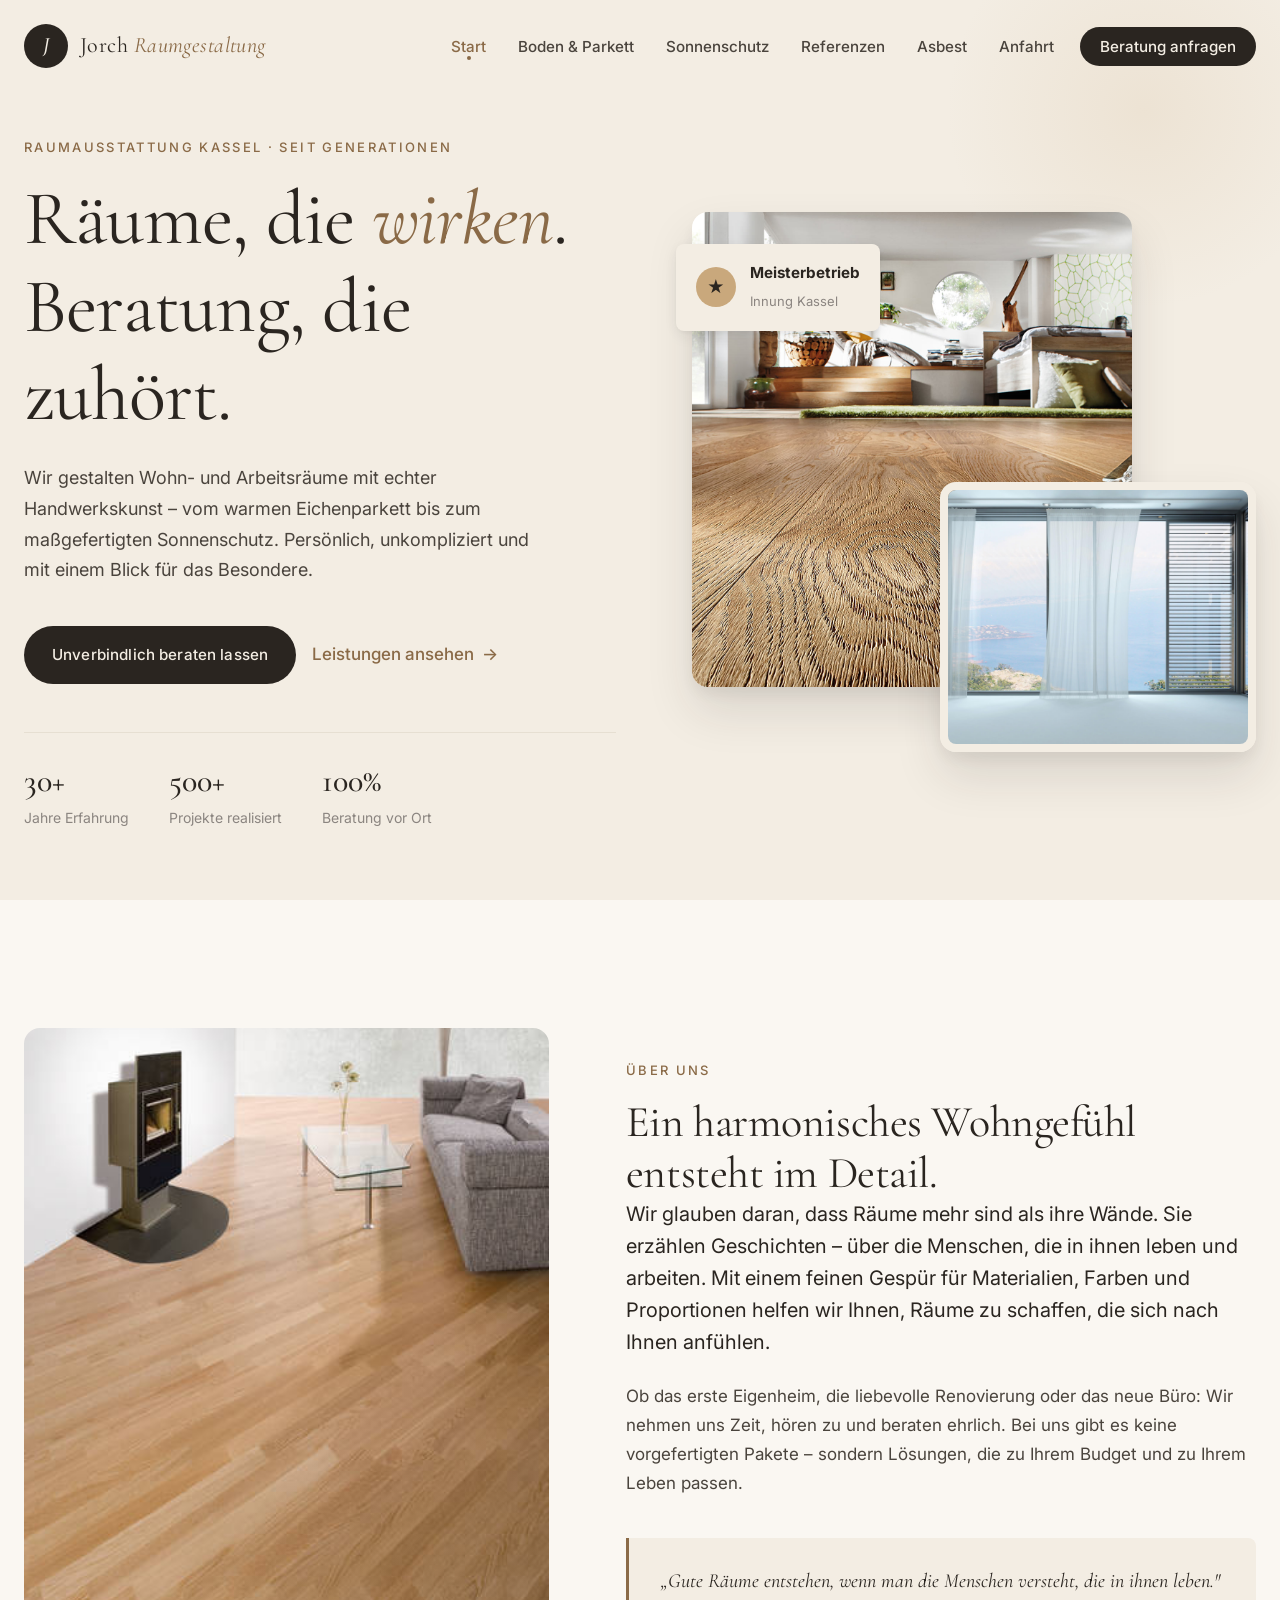
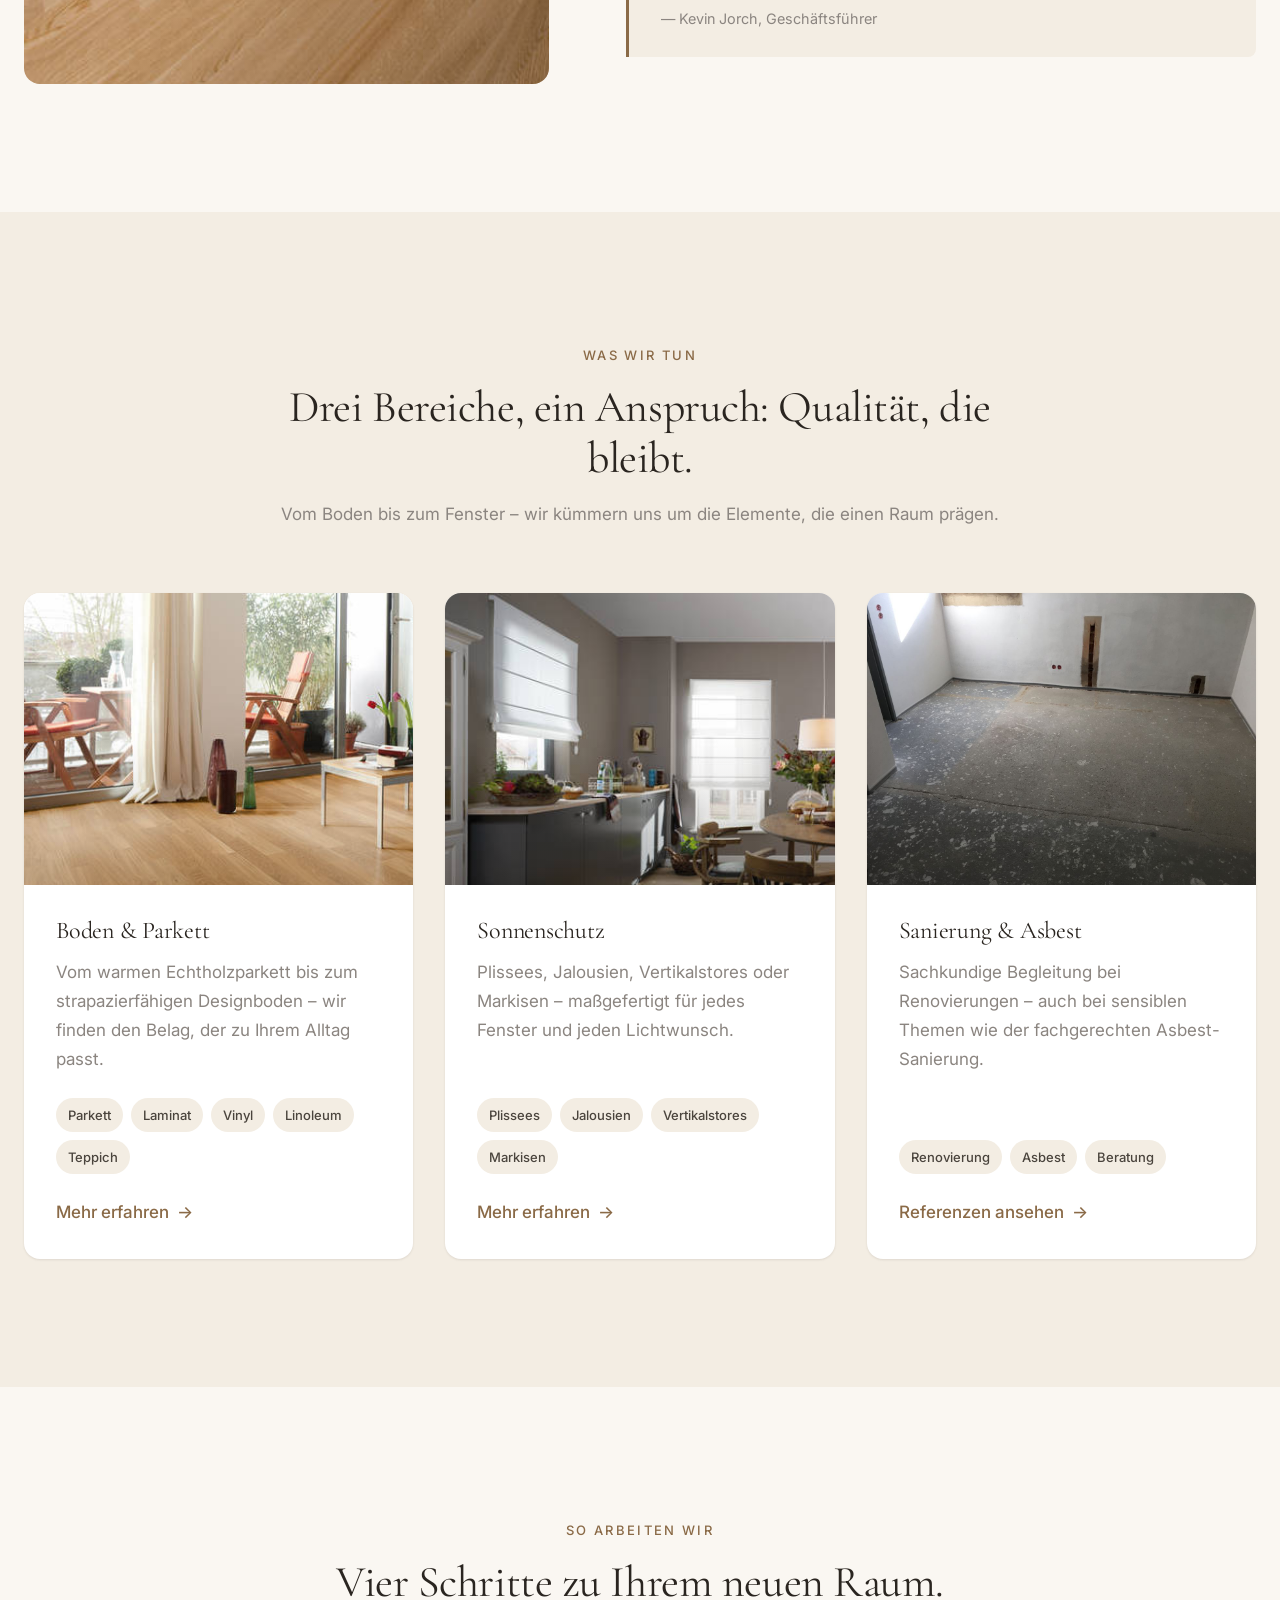
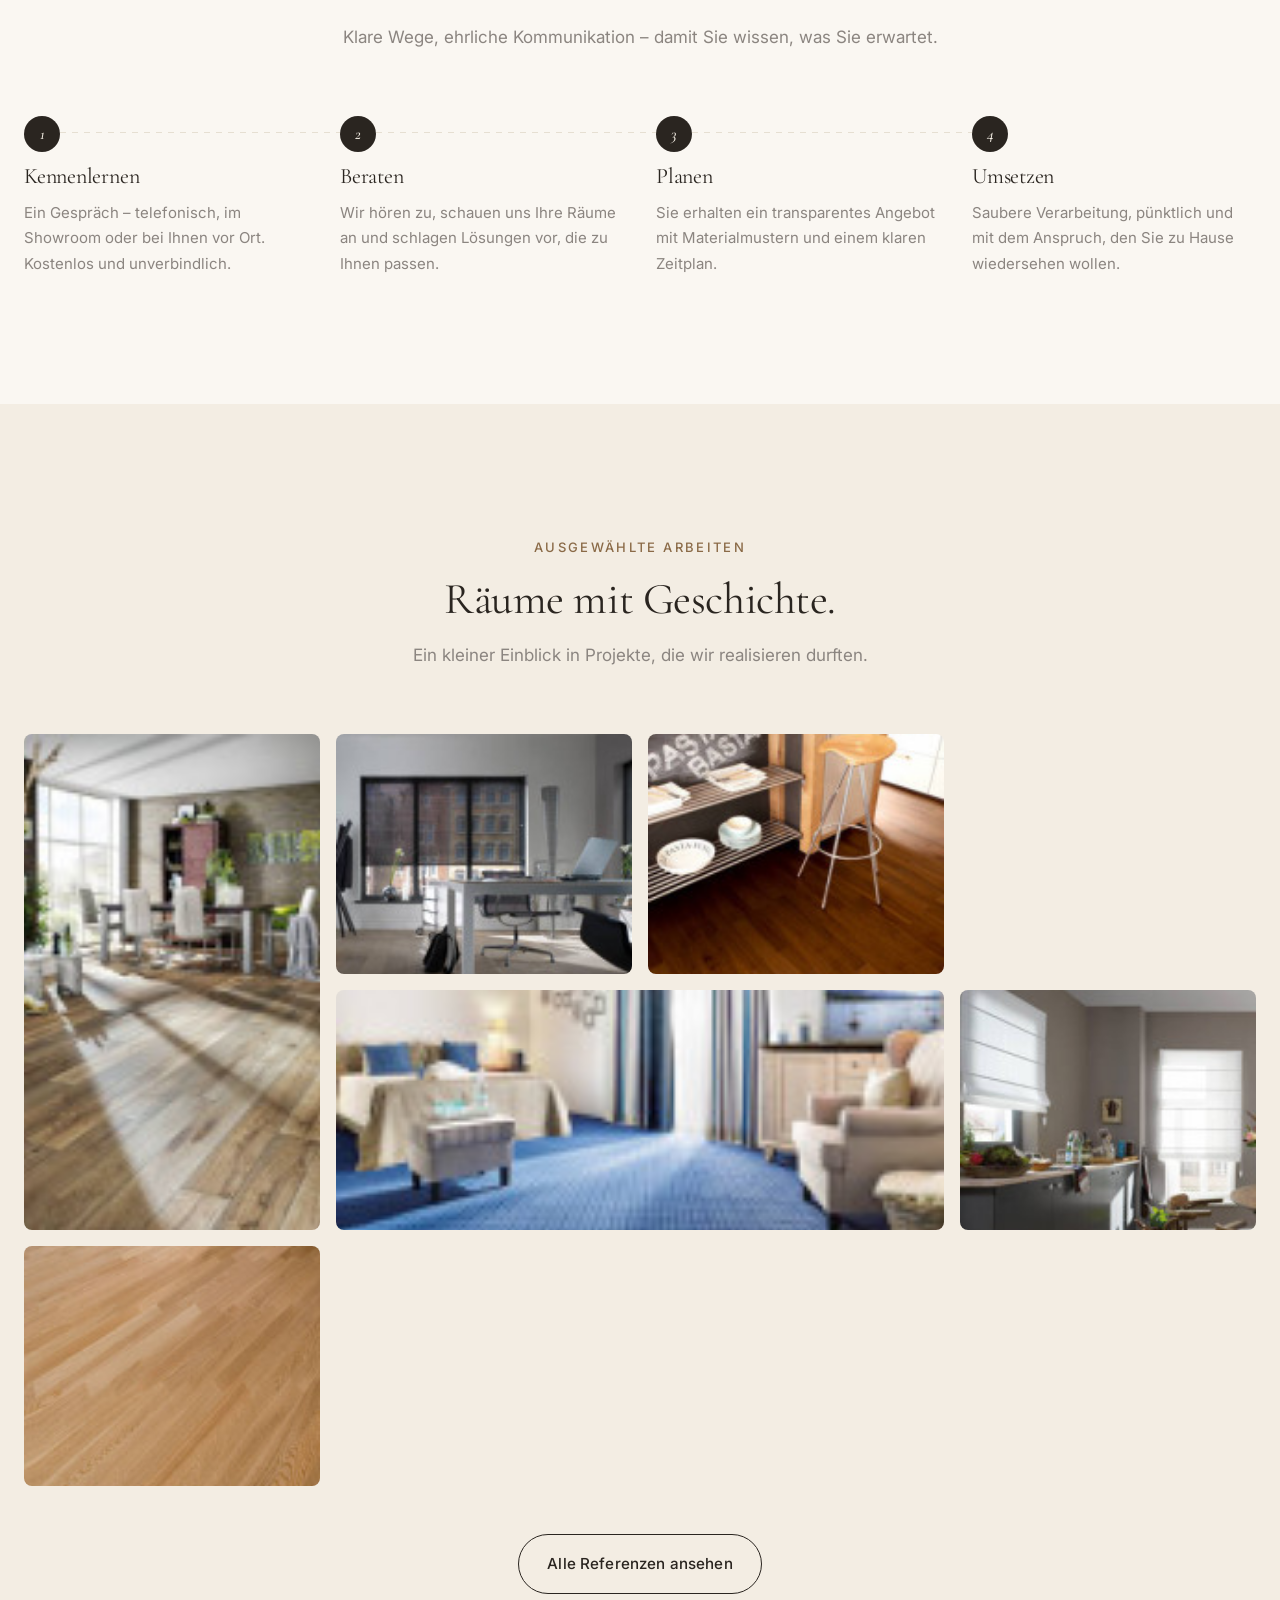
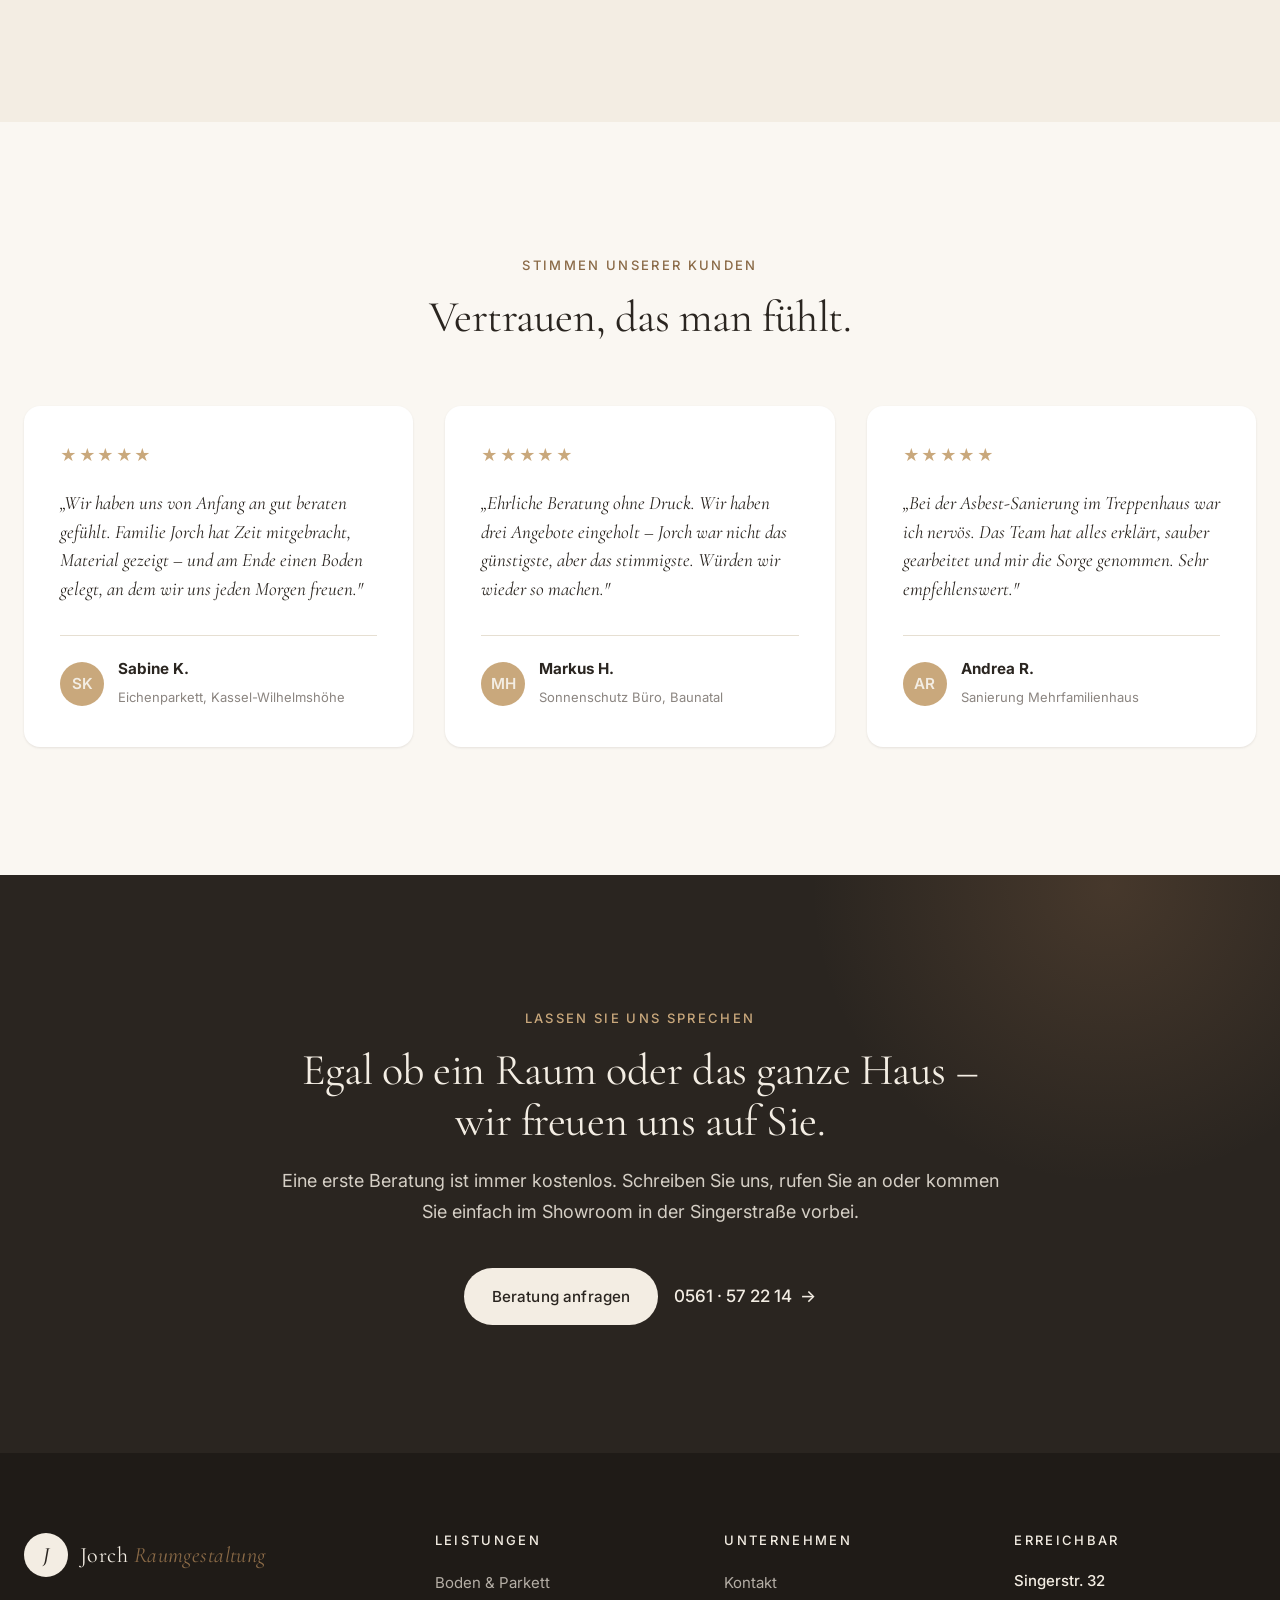
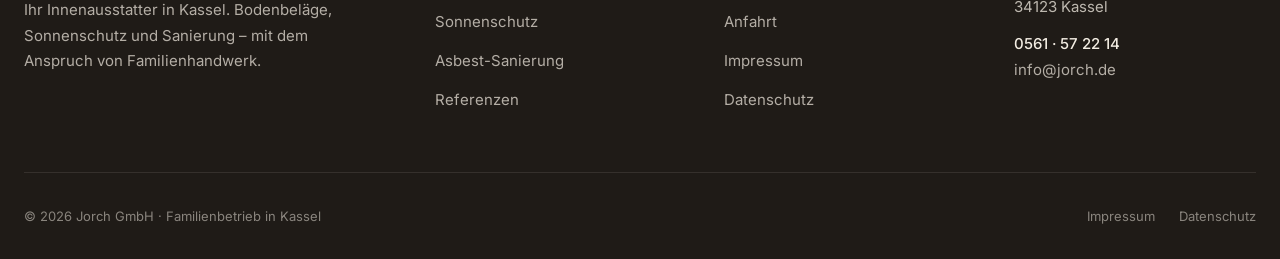
==== commit 26d52303: "Use root-relative paths for flexible deployment" ====
--- a/index.html
+++ b/index.html
@@ -10,25 +10,25 @@
 <link rel="preconnect" href="https://fonts.googleapis.com">
 <link rel="preconnect" href="https://fonts.gstatic.com" crossorigin>
 <link href="https://fonts.googleapis.com/css2?family=Cormorant+Garamond:ital,wght@0,400;0,500;0,600;1,400;1,500&family=Inter:wght@400;500;600&display=swap" rel="stylesheet">
-<link href="/jorch-website/assets/css/style.css" rel="stylesheet">
+<link href="/assets/css/style.css" rel="stylesheet">
 </head>
 <body>
 
 <header class="site-header">
   <div class="container">
     <nav class="nav">
-      <a href="/jorch-website/index.html" class="brand">
+      <a href="/index.html" class="brand">
         <span class="brand-mark">J</span>
         <span class="brand-name">Jorch <span>Raumgestaltung</span></span>
       </a>
       <ul class="nav-menu">
-        <li><a href="/jorch-website/index.html" class="active">Start</a></li>
-        <li><a href="/jorch-website/boden-parkett/index.html">Boden &amp; Parkett</a></li>
-        <li><a href="/jorch-website/sonnenschutz/index.html">Sonnenschutz</a></li>
-        <li><a href="/jorch-website/vorher-nachher/index.html">Referenzen</a></li>
-        <li><a href="/jorch-website/asbest/index.html">Asbest</a></li>
-        <li><a href="/jorch-website/anfahrt/index.html">Anfahrt</a></li>
-        <li><a href="/jorch-website/kontakt/index.html" class="nav-cta">Beratung anfragen</a></li>
+        <li><a href="/index.html" class="active">Start</a></li>
+        <li><a href="/boden-parkett/index.html">Boden &amp; Parkett</a></li>
+        <li><a href="/sonnenschutz/index.html">Sonnenschutz</a></li>
+        <li><a href="/vorher-nachher/index.html">Referenzen</a></li>
+        <li><a href="/asbest/index.html">Asbest</a></li>
+        <li><a href="/anfahrt/index.html">Anfahrt</a></li>
+        <li><a href="/kontakt/index.html" class="nav-cta">Beratung anfragen</a></li>
       </ul>
       <button class="nav-toggle" aria-label="Menü"><span></span></button>
     </nav>
@@ -43,7 +43,7 @@
         <h1>Räume, die <em>wirken</em>.<br>Beratung, die zuhört.</h1>
         <p>Wir gestalten Wohn- und Arbeitsräume mit echter Handwerkskunst – vom warmen Eichenparkett bis zum maßgefertigten Sonnenschutz. Persönlich, unkompliziert und mit einem Blick für das Besondere.</p>
         <div class="hero-actions">
-          <a href="/jorch-website/kontakt/index.html" class="btn btn-primary">Unverbindlich beraten lassen</a>
+          <a href="/kontakt/index.html" class="btn btn-primary">Unverbindlich beraten lassen</a>
           <a href="#leistungen" class="btn-link">Leistungen ansehen</a>
         </div>
         <div class="hero-meta">
@@ -63,10 +63,10 @@
       </div>
       <div class="hero-visual fade-up delay-1">
         <div class="hero-image-main">
-          <img src="/jorch-website/images/parallax/fussboden.jpg" alt="Hochwertiges Parkett in einem hellen Wohnraum">
+          <img src="/images/parallax/fussboden.jpg" alt="Hochwertiges Parkett in einem hellen Wohnraum">
         </div>
         <div class="hero-image-secondary">
-          <img src="/jorch-website/images/parallax/sonnenschutz.jpg" alt="Sonnenschutz mit Plissees in einem Wohnraum">
+          <img src="/images/parallax/sonnenschutz.jpg" alt="Sonnenschutz mit Plissees in einem Wohnraum">
         </div>
         <div class="hero-badge top-left">
           <div class="hero-badge-icon">★</div>
@@ -84,7 +84,7 @@
   <div class="container">
     <div class="intro-content">
       <div class="intro-image reveal">
-        <img src="/jorch-website/upload/Bodenbelaege/PAR_Loft3-0_LE11_LE13-Eiche-Nature_fro.jpg" alt="Detailaufnahme von Eichenparkett">
+        <img src="/upload/Bodenbelaege/PAR_Loft3-0_LE11_LE13-Eiche-Nature_fro.jpg" alt="Detailaufnahme von Eichenparkett">
       </div>
       <div class="intro-text reveal">
         <span class="eyebrow">Über uns</span>
@@ -110,7 +110,7 @@
     <div class="services-grid">
       <article class="service-card reveal">
         <div class="service-card-image">
-          <img src="/jorch-website/upload/Bodenbelaege/PAR_Creativ_by_Boen_Maxi_Eiche_Natur_2_rau.jpg" alt="Eichenparkett">
+          <img src="/upload/Bodenbelaege/PAR_Creativ_by_Boen_Maxi_Eiche_Natur_2_rau.jpg" alt="Eichenparkett">
         </div>
         <div class="service-card-body">
           <h3>Boden &amp; Parkett</h3>
@@ -122,13 +122,13 @@
             <span class="service-tag">Linoleum</span>
             <span class="service-tag">Teppich</span>
           </div>
-          <a href="/jorch-website/boden-parkett/index.html" class="btn-link">Mehr erfahren</a>
+          <a href="/boden-parkett/index.html" class="btn-link">Mehr erfahren</a>
         </div>
       </article>
 
       <article class="service-card reveal">
         <div class="service-card-image">
-          <img src="/jorch-website/upload/Sonnenschutz/GAR_Sonnenschutz_St.Tropez_Roman_Shades.jpg" alt="Roman Shades als Sonnenschutz">
+          <img src="/upload/Sonnenschutz/GAR_Sonnenschutz_St.Tropez_Roman_Shades.jpg" alt="Roman Shades als Sonnenschutz">
         </div>
         <div class="service-card-body">
           <h3>Sonnenschutz</h3>
@@ -139,13 +139,13 @@
             <span class="service-tag">Vertikalstores</span>
             <span class="service-tag">Markisen</span>
           </div>
-          <a href="/jorch-website/sonnenschutz/index.html" class="btn-link">Mehr erfahren</a>
+          <a href="/sonnenschutz/index.html" class="btn-link">Mehr erfahren</a>
         </div>
       </article>
 
       <article class="service-card reveal">
         <div class="service-card-image">
-          <img src="/jorch-website/upload/vorher-nachher/100.jpg" alt="Vorher-Nachher Sanierung">
+          <img src="/upload/vorher-nachher/100.jpg" alt="Vorher-Nachher Sanierung">
         </div>
         <div class="service-card-body">
           <h3>Sanierung &amp; Asbest</h3>
@@ -155,7 +155,7 @@
             <span class="service-tag">Asbest</span>
             <span class="service-tag">Beratung</span>
           </div>
-          <a href="/jorch-website/vorher-nachher/index.html" class="btn-link">Referenzen ansehen</a>
+          <a href="/vorher-nachher/index.html" class="btn-link">Referenzen ansehen</a>
         </div>
       </article>
     </div>
@@ -202,33 +202,33 @@
       <p>Ein kleiner Einblick in Projekte, die wir realisieren durften.</p>
     </div>
     <div class="gallery-grid reveal">
-      <a href="/jorch-website/upload/Bodenbelaege/DIE_Chateau_502UEiche__barrel_Unika_V4_rau.jpg" data-lightbox class="gallery-item large">
-        <img src="/jorch-website/cache/Bodenbelaege_DIE_Chateau_502UEiche__barrel_Unika_V4_rau_3e9e0eff07d75e83344d8bdf73882b41.jpg" alt="Eiche Chateau Parkett">
+      <a href="/upload/Bodenbelaege/DIE_Chateau_502UEiche__barrel_Unika_V4_rau.jpg" data-lightbox class="gallery-item large">
+        <img src="/cache/Bodenbelaege_DIE_Chateau_502UEiche__barrel_Unika_V4_rau_3e9e0eff07d75e83344d8bdf73882b41.jpg" alt="Eiche Chateau Parkett">
         <div class="gallery-item-overlay"><span>Eiche Chateau</span></div>
       </a>
-      <a href="/jorch-website/upload/Sonnenschutz/GAR_Sonnenschutz_St.Tropez_Jalousien.jpg" data-lightbox class="gallery-item">
-        <img src="/jorch-website/cache/Sonnenschutz_GAR_Sonnenschutz_St.Tropez_Jalousien_31cec1ada97b0bb0225c5349b1d3d1ec.jpg" alt="Holzjalousien">
+      <a href="/upload/Sonnenschutz/GAR_Sonnenschutz_St.Tropez_Jalousien.jpg" data-lightbox class="gallery-item">
+        <img src="/cache/Sonnenschutz_GAR_Sonnenschutz_St.Tropez_Jalousien_31cec1ada97b0bb0225c5349b1d3d1ec.jpg" alt="Holzjalousien">
         <div class="gallery-item-overlay"><span>Holzjalousien</span></div>
       </a>
-      <a href="/jorch-website/upload/Bodenbelaege/PAR_Creativ_by_Boen_Eiche_Marron_det.jpg" data-lightbox class="gallery-item">
-        <img src="/jorch-website/cache/Bodenbelaege_PAR_Creativ_by_Boen_Eiche_Marron_det_dd06e198a4ef05c5f33661dd9dc9695c.jpg" alt="Eiche Marron">
+      <a href="/upload/Bodenbelaege/PAR_Creativ_by_Boen_Eiche_Marron_det.jpg" data-lightbox class="gallery-item">
+        <img src="/cache/Bodenbelaege_PAR_Creativ_by_Boen_Eiche_Marron_det_dd06e198a4ef05c5f33661dd9dc9695c.jpg" alt="Eiche Marron">
         <div class="gallery-item-overlay"><span>Eiche Marron</span></div>
       </a>
-      <a href="/jorch-website/upload/Bodenbelaege/TEP_Hotel_Imperial160_blau_rau.jpg" data-lightbox class="gallery-item wide">
-        <img src="/jorch-website/cache/Bodenbelaege_TEP_Hotel_Imperial160_blau_rau_cdcd18c8a1fb3be8162845139ee61b28.jpg" alt="Hotel Imperial Teppich">
+      <a href="/upload/Bodenbelaege/TEP_Hotel_Imperial160_blau_rau.jpg" data-lightbox class="gallery-item wide">
+        <img src="/cache/Bodenbelaege_TEP_Hotel_Imperial160_blau_rau_cdcd18c8a1fb3be8162845139ee61b28.jpg" alt="Hotel Imperial Teppich">
         <div class="gallery-item-overlay"><span>Hotelteppich Imperial</span></div>
       </a>
-      <a href="/jorch-website/upload/Sonnenschutz/GAR_Sonnenschutz_St.Tropez_Roman_Shades.jpg" data-lightbox class="gallery-item">
-        <img src="/jorch-website/cache/Sonnenschutz_GAR_Sonnenschutz_St.Tropez_Roman_Shades_d83bd64cdfca1f385e572c3425bbd17e.jpg" alt="Roman Shades">
+      <a href="/upload/Sonnenschutz/GAR_Sonnenschutz_St.Tropez_Roman_Shades.jpg" data-lightbox class="gallery-item">
+        <img src="/cache/Sonnenschutz_GAR_Sonnenschutz_St.Tropez_Roman_Shades_d83bd64cdfca1f385e572c3425bbd17e.jpg" alt="Roman Shades">
         <div class="gallery-item-overlay"><span>Roman Shades</span></div>
       </a>
-      <a href="/jorch-website/upload/Bodenbelaege/PAR_Loft3-0_LE11_LE13-Eiche-Nature_fro.jpg" data-lightbox class="gallery-item">
-        <img src="/jorch-website/cache/Bodenbelaege_PAR_Loft3-0_LE11_LE13-Eiche-Nature_fro_931e451936c6c8f7c8d38a45dd3ae9cc.jpg" alt="Loft Parkett">
+      <a href="/upload/Bodenbelaege/PAR_Loft3-0_LE11_LE13-Eiche-Nature_fro.jpg" data-lightbox class="gallery-item">
+        <img src="/cache/Bodenbelaege_PAR_Loft3-0_LE11_LE13-Eiche-Nature_fro_931e451936c6c8f7c8d38a45dd3ae9cc.jpg" alt="Loft Parkett">
         <div class="gallery-item-overlay"><span>Loft-Parkett Eiche</span></div>
       </a>
     </div>
     <div style="text-align:center; margin-top:3rem;">
-      <a href="/jorch-website/vorher-nachher/index.html" class="btn btn-secondary">Alle Referenzen ansehen</a>
+      <a href="/vorher-nachher/index.html" class="btn btn-secondary">Alle Referenzen ansehen</a>
     </div>
   </div>
 </section>
@@ -284,7 +284,7 @@
       <h2>Egal ob ein Raum oder das ganze Haus – wir freuen uns auf Sie.</h2>
       <p>Eine erste Beratung ist immer kostenlos. Schreiben Sie uns, rufen Sie an oder kommen Sie einfach im Showroom in der Singerstraße vorbei.</p>
       <div class="hero-actions" style="justify-content:center;">
-        <a href="/jorch-website/kontakt/index.html" class="btn btn-primary">Beratung anfragen</a>
+        <a href="/kontakt/index.html" class="btn btn-primary">Beratung anfragen</a>
         <a href="tel:0561572214" class="btn-link" style="color: var(--color-cream);">0561 · 57 22 14</a>
       </div>
     </div>
@@ -304,19 +304,19 @@
       <div class="footer-col">
         <h4>Leistungen</h4>
         <ul>
-          <li><a href="/jorch-website/boden-parkett/index.html">Boden &amp; Parkett</a></li>
-          <li><a href="/jorch-website/sonnenschutz/index.html">Sonnenschutz</a></li>
-          <li><a href="/jorch-website/asbest/index.html">Asbest-Sanierung</a></li>
-          <li><a href="/jorch-website/vorher-nachher/index.html">Referenzen</a></li>
+          <li><a href="/boden-parkett/index.html">Boden &amp; Parkett</a></li>
+          <li><a href="/sonnenschutz/index.html">Sonnenschutz</a></li>
+          <li><a href="/asbest/index.html">Asbest-Sanierung</a></li>
+          <li><a href="/vorher-nachher/index.html">Referenzen</a></li>
         </ul>
       </div>
       <div class="footer-col">
         <h4>Unternehmen</h4>
         <ul>
-          <li><a href="/jorch-website/kontakt/index.html">Kontakt</a></li>
-          <li><a href="/jorch-website/anfahrt/index.html">Anfahrt</a></li>
-          <li><a href="/jorch-website/impressum/index.html">Impressum</a></li>
-          <li><a href="/jorch-website/datenschutz/index.html">Datenschutz</a></li>
+          <li><a href="/kontakt/index.html">Kontakt</a></li>
+          <li><a href="/anfahrt/index.html">Anfahrt</a></li>
+          <li><a href="/impressum/index.html">Impressum</a></li>
+          <li><a href="/datenschutz/index.html">Datenschutz</a></li>
         </ul>
       </div>
       <div class="footer-col">
@@ -338,8 +338,8 @@
     <div class="footer-bottom">
       <span>© 2026 Jorch GmbH · Familienbetrieb in Kassel</span>
       <div class="footer-bottom-links">
-        <a href="/jorch-website/impressum/index.html">Impressum</a>
-        <a href="/jorch-website/datenschutz/index.html">Datenschutz</a>
+        <a href="/impressum/index.html">Impressum</a>
+        <a href="/datenschutz/index.html">Datenschutz</a>
       </div>
     </div>
   </div>
@@ -350,6 +350,6 @@
   <img alt="">
 </div>
 
-<script src="/jorch-website/assets/js/main.js"></script>
+<script src="/assets/js/main.js"></script>
 </body>
 </html>
--- a/assets/css/style.css
+++ b/assets/css/style.css
@@ -0,0 +1,1054 @@
+/* ===========================================================
+   Jorch GmbH – Raumgestaltung
+   Modern, warm, handcrafted aesthetic
+   =========================================================== */
+
+:root {
+  /* Warm earthy palette - inspired by natural wood, linen, stone */
+  --color-bg: #faf7f2;
+  --color-surface: #ffffff;
+  --color-cream: #f3ede3;
+  --color-sand: #e8ddc9;
+  --color-clay: #c9a87c;
+  --color-walnut: #8a6a47;
+  --color-charcoal: #2a2520;
+  --color-graphite: #4a443d;
+  --color-muted: #8b8580;
+  --color-line: #e6dfd2;
+
+  --color-accent: #b8855a;
+  --color-accent-dark: #9a6e47;
+
+  --font-display: "Cormorant Garamond", "Playfair Display", Georgia, serif;
+  --font-body: "Inter", -apple-system, BlinkMacSystemFont, "Segoe UI", sans-serif;
+
+  --radius-sm: 4px;
+  --radius-md: 8px;
+  --radius-lg: 16px;
+
+  --shadow-sm: 0 1px 3px rgba(42, 37, 32, 0.06), 0 1px 2px rgba(42, 37, 32, 0.04);
+  --shadow-md: 0 4px 16px rgba(42, 37, 32, 0.08), 0 2px 4px rgba(42, 37, 32, 0.04);
+  --shadow-lg: 0 24px 48px rgba(42, 37, 32, 0.12), 0 8px 16px rgba(42, 37, 32, 0.06);
+
+  --max-width: 1280px;
+  --content-width: 760px;
+
+  --transition: 0.4s cubic-bezier(0.4, 0, 0.2, 1);
+}
+
+/* Reset */
+*, *::before, *::after { box-sizing: border-box; margin: 0; padding: 0; }
+html { scroll-behavior: smooth; -webkit-text-size-adjust: 100%; }
+body {
+  font-family: var(--font-body);
+  font-size: 17px;
+  line-height: 1.7;
+  color: var(--color-graphite);
+  background: var(--color-bg);
+  -webkit-font-smoothing: antialiased;
+  -moz-osx-font-smoothing: grayscale;
+}
+img, picture, svg { display: block; max-width: 100%; height: auto; }
+a { color: var(--color-walnut); text-decoration: none; transition: color var(--transition); }
+a:hover { color: var(--color-accent); }
+button { font-family: inherit; cursor: pointer; border: none; background: none; }
+
+/* Typography */
+h1, h2, h3, h4 { font-family: var(--font-display); font-weight: 400; color: var(--color-charcoal); letter-spacing: -0.01em; line-height: 1.15; }
+h1 { font-size: clamp(2.5rem, 5vw, 4.25rem); }
+h2 { font-size: clamp(1.875rem, 3.5vw, 2.75rem); }
+h3 { font-size: clamp(1.375rem, 2.2vw, 1.75rem); }
+h4 { font-size: 1.15rem; font-weight: 500; font-family: var(--font-body); letter-spacing: 0.02em; text-transform: uppercase; }
+
+.eyebrow {
+  font-family: var(--font-body);
+  font-size: 0.8125rem;
+  letter-spacing: 0.18em;
+  text-transform: uppercase;
+  color: var(--color-walnut);
+  font-weight: 500;
+  margin-bottom: 1rem;
+  display: inline-block;
+}
+
+.lede {
+  font-family: var(--font-display);
+  font-size: clamp(1.25rem, 2vw, 1.5rem);
+  line-height: 1.5;
+  color: var(--color-graphite);
+  font-style: italic;
+  font-weight: 400;
+}
+
+/* Container */
+.container { width: 100%; max-width: var(--max-width); margin: 0 auto; padding: 0 1.5rem; }
+.container-narrow { max-width: var(--content-width); margin: 0 auto; padding: 0 1.5rem; }
+
+/* Section spacing */
+.section { padding: clamp(4rem, 10vw, 8rem) 0; }
+.section-tight { padding: clamp(3rem, 6vw, 5rem) 0; }
+
+/* ===========================================================
+   Header / Navigation
+   =========================================================== */
+.site-header {
+  position: fixed;
+  top: 0; left: 0; right: 0;
+  z-index: 100;
+  padding: 1.5rem 0;
+  background: rgba(250, 247, 242, 0);
+  transition: all var(--transition);
+}
+.site-header.scrolled {
+  background: rgba(250, 247, 242, 0.95);
+  backdrop-filter: saturate(180%) blur(20px);
+  -webkit-backdrop-filter: saturate(180%) blur(20px);
+  padding: 0.875rem 0;
+  box-shadow: 0 1px 0 var(--color-line);
+}
+.nav { display: flex; align-items: center; justify-content: space-between; gap: 2rem; }
+.brand { display: flex; align-items: center; gap: 0.75rem; }
+.brand-mark {
+  width: 44px; height: 44px;
+  background: var(--color-charcoal);
+  color: var(--color-cream);
+  border-radius: 50%;
+  display: grid;
+  place-items: center;
+  font-family: var(--font-display);
+  font-size: 1.375rem;
+  font-style: italic;
+  font-weight: 500;
+}
+.brand-name {
+  font-family: var(--font-display);
+  font-size: 1.375rem;
+  color: var(--color-charcoal);
+  letter-spacing: 0.02em;
+}
+.brand-name span { font-style: italic; color: var(--color-walnut); }
+
+.nav-menu { display: flex; align-items: center; gap: 0.25rem; list-style: none; }
+.nav-menu a {
+  color: var(--color-graphite);
+  font-size: 0.95rem;
+  font-weight: 500;
+  padding: 0.5rem 0.875rem;
+  border-radius: var(--radius-sm);
+  transition: all 0.2s ease;
+  position: relative;
+}
+.nav-menu a:hover { color: var(--color-charcoal); background: rgba(184, 133, 90, 0.08); }
+.nav-menu a.active { color: var(--color-walnut); }
+.nav-menu a.active::after {
+  content: "";
+  position: absolute;
+  bottom: 0.25rem; left: 50%;
+  transform: translateX(-50%);
+  width: 4px; height: 4px;
+  background: var(--color-walnut);
+  border-radius: 50%;
+}
+
+.nav-cta {
+  background: var(--color-charcoal);
+  color: var(--color-cream) !important;
+  padding: 0.625rem 1.25rem !important;
+  border-radius: 999px !important;
+  margin-left: 0.5rem;
+  transition: all var(--transition);
+}
+.nav-cta:hover { background: var(--color-walnut) !important; transform: translateY(-1px); }
+
+.nav-toggle {
+  display: none;
+  width: 44px; height: 44px;
+  border-radius: 50%;
+  background: var(--color-cream);
+  align-items: center;
+  justify-content: center;
+}
+.nav-toggle span {
+  display: block;
+  width: 18px; height: 1.5px;
+  background: var(--color-charcoal);
+  position: relative;
+}
+.nav-toggle span::before, .nav-toggle span::after {
+  content: ""; position: absolute; left: 0;
+  width: 18px; height: 1.5px;
+  background: var(--color-charcoal);
+  transition: transform var(--transition);
+}
+.nav-toggle span::before { top: -6px; }
+.nav-toggle span::after { top: 6px; }
+
+/* ===========================================================
+   Hero
+   =========================================================== */
+.hero {
+  position: relative;
+  min-height: 100vh;
+  display: flex;
+  align-items: center;
+  padding: 8rem 0 4rem;
+  overflow: hidden;
+  background: var(--color-cream);
+}
+.hero-grid {
+  display: grid;
+  grid-template-columns: 1.05fr 1fr;
+  gap: clamp(2rem, 6vw, 5rem);
+  align-items: center;
+}
+.hero-text { max-width: 600px; }
+.hero h1 {
+  font-size: clamp(2.75rem, 6vw, 5rem);
+  font-weight: 400;
+  margin-bottom: 1.5rem;
+}
+.hero h1 em {
+  font-style: italic;
+  color: var(--color-walnut);
+  font-weight: 400;
+}
+.hero p {
+  font-size: 1.125rem;
+  color: var(--color-graphite);
+  margin-bottom: 2.5rem;
+  max-width: 520px;
+  line-height: 1.7;
+}
+.hero-actions { display: flex; flex-wrap: wrap; gap: 1rem; align-items: center; }
+
+.btn {
+  display: inline-flex;
+  align-items: center;
+  gap: 0.625rem;
+  padding: 1rem 1.75rem;
+  border-radius: 999px;
+  font-weight: 500;
+  font-size: 0.95rem;
+  letter-spacing: 0.01em;
+  transition: all var(--transition);
+  white-space: nowrap;
+}
+.btn-primary {
+  background: var(--color-charcoal);
+  color: var(--color-cream);
+}
+.btn-primary:hover {
+  background: var(--color-walnut);
+  color: var(--color-cream);
+  transform: translateY(-2px);
+  box-shadow: var(--shadow-md);
+}
+.btn-secondary {
+  background: transparent;
+  color: var(--color-charcoal);
+  border: 1px solid var(--color-charcoal);
+}
+.btn-secondary:hover {
+  background: var(--color-charcoal);
+  color: var(--color-cream);
+}
+.btn-link {
+  color: var(--color-walnut);
+  font-weight: 500;
+  display: inline-flex;
+  align-items: center;
+  gap: 0.5rem;
+  position: relative;
+}
+.btn-link::after {
+  content: "→";
+  transition: transform var(--transition);
+}
+.btn-link:hover::after { transform: translateX(4px); }
+
+.hero-visual {
+  position: relative;
+  height: clamp(400px, 60vh, 640px);
+}
+.hero-image-main, .hero-image-secondary {
+  position: absolute;
+  border-radius: var(--radius-lg);
+  overflow: hidden;
+  box-shadow: var(--shadow-lg);
+}
+.hero-image-main {
+  top: 0; left: 0;
+  width: 78%;
+  height: 88%;
+}
+.hero-image-secondary {
+  bottom: 0; right: 0;
+  width: 56%;
+  height: 50%;
+  border: 8px solid var(--color-cream);
+}
+.hero-image-main img, .hero-image-secondary img {
+  width: 100%;
+  height: 100%;
+  object-fit: cover;
+}
+
+.hero-badge {
+  position: absolute;
+  background: var(--color-cream);
+  padding: 1rem 1.25rem;
+  border-radius: var(--radius-md);
+  box-shadow: var(--shadow-md);
+  display: flex;
+  align-items: center;
+  gap: 0.875rem;
+  z-index: 2;
+}
+.hero-badge.top-left { top: 2rem; left: -1rem; }
+.hero-badge-icon {
+  width: 40px; height: 40px;
+  border-radius: 50%;
+  background: var(--color-clay);
+  color: var(--color-charcoal);
+  display: grid;
+  place-items: center;
+  font-weight: 600;
+}
+.hero-badge-text strong { display: block; font-size: 0.95rem; color: var(--color-charcoal); }
+.hero-badge-text small { color: var(--color-muted); font-size: 0.8125rem; }
+
+.hero-meta {
+  display: flex;
+  gap: 2.5rem;
+  margin-top: 3rem;
+  padding-top: 2rem;
+  border-top: 1px solid var(--color-line);
+}
+.hero-meta-item strong {
+  display: block;
+  font-family: var(--font-display);
+  font-size: 2rem;
+  color: var(--color-charcoal);
+  font-weight: 500;
+  line-height: 1;
+  margin-bottom: 0.375rem;
+}
+.hero-meta-item span { color: var(--color-muted); font-size: 0.875rem; }
+
+/* Decorative elements */
+.hero::before {
+  content: "";
+  position: absolute;
+  top: -10%; right: -5%;
+  width: 400px; height: 400px;
+  background: radial-gradient(circle, rgba(201, 168, 124, 0.15), transparent 70%);
+  z-index: 0;
+}
+
+/* ===========================================================
+   Section: Intro / About
+   =========================================================== */
+.intro {
+  background: var(--color-bg);
+  position: relative;
+}
+.intro-content {
+  display: grid;
+  grid-template-columns: 1fr 1.2fr;
+  gap: clamp(2rem, 6vw, 5rem);
+  align-items: center;
+}
+.intro-image {
+  position: relative;
+  border-radius: var(--radius-lg);
+  overflow: hidden;
+  aspect-ratio: 4/5;
+}
+.intro-image img { width: 100%; height: 100%; object-fit: cover; }
+.intro-image::after {
+  content: "";
+  position: absolute;
+  inset: 0;
+  background: linear-gradient(135deg, transparent 60%, rgba(42, 37, 32, 0.3));
+}
+.intro-text p { margin-bottom: 1.5rem; font-size: 1.0625rem; color: var(--color-graphite); }
+.intro-text p:first-of-type { font-size: 1.25rem; line-height: 1.6; color: var(--color-charcoal); }
+
+.intro-quote {
+  margin-top: 2.5rem;
+  padding: 1.75rem 2rem;
+  background: var(--color-cream);
+  border-left: 3px solid var(--color-walnut);
+  border-radius: 0 var(--radius-md) var(--radius-md) 0;
+  font-family: var(--font-display);
+  font-style: italic;
+  font-size: 1.25rem;
+  line-height: 1.5;
+  color: var(--color-charcoal);
+}
+.intro-quote cite { display: block; margin-top: 0.75rem; font-size: 0.9rem; font-style: normal; color: var(--color-muted); font-family: var(--font-body); }
+
+/* ===========================================================
+   Services Grid
+   =========================================================== */
+.services {
+  background: var(--color-cream);
+}
+.section-head {
+  text-align: center;
+  max-width: 720px;
+  margin: 0 auto 4rem;
+}
+.section-head h2 { margin-bottom: 1rem; }
+.section-head p { color: var(--color-muted); font-size: 1.0625rem; }
+
+.services-grid {
+  display: grid;
+  grid-template-columns: repeat(3, 1fr);
+  gap: 2rem;
+}
+.service-card {
+  background: var(--color-surface);
+  border-radius: var(--radius-lg);
+  overflow: hidden;
+  transition: all var(--transition);
+  box-shadow: var(--shadow-sm);
+  display: flex;
+  flex-direction: column;
+}
+.service-card:hover {
+  transform: translateY(-6px);
+  box-shadow: var(--shadow-lg);
+}
+.service-card-image {
+  aspect-ratio: 4/3;
+  overflow: hidden;
+  position: relative;
+}
+.service-card-image img {
+  width: 100%; height: 100%;
+  object-fit: cover;
+  transition: transform 0.8s ease;
+}
+.service-card:hover .service-card-image img { transform: scale(1.05); }
+.service-card-image::after {
+  content: "";
+  position: absolute; inset: 0;
+  background: linear-gradient(180deg, transparent 50%, rgba(42, 37, 32, 0.2));
+}
+.service-card-body {
+  padding: 2rem;
+  flex: 1;
+  display: flex;
+  flex-direction: column;
+}
+.service-card h3 {
+  margin-bottom: 0.875rem;
+  font-size: 1.5rem;
+}
+.service-card p {
+  color: var(--color-muted);
+  margin-bottom: 1.5rem;
+  flex: 1;
+}
+.service-tags {
+  display: flex;
+  flex-wrap: wrap;
+  gap: 0.5rem;
+  margin-bottom: 1.5rem;
+}
+.service-tag {
+  background: var(--color-cream);
+  color: var(--color-graphite);
+  padding: 0.375rem 0.75rem;
+  border-radius: 999px;
+  font-size: 0.8125rem;
+  font-weight: 500;
+}
+
+/* ===========================================================
+   Process / Steps
+   =========================================================== */
+.process { background: var(--color-bg); }
+.process-grid {
+  display: grid;
+  grid-template-columns: repeat(4, 1fr);
+  gap: 2rem;
+  position: relative;
+}
+.process-step {
+  position: relative;
+  padding-top: 3rem;
+}
+.process-step::before {
+  content: "";
+  position: absolute;
+  top: 1rem; left: 0;
+  right: -2rem;
+  height: 1px;
+  background: linear-gradient(90deg, var(--color-line) 50%, transparent 50%);
+  background-size: 12px 1px;
+}
+.process-step:last-child::before { display: none; }
+.process-step-num {
+  position: absolute;
+  top: 0; left: 0;
+  width: 2.25rem; height: 2.25rem;
+  background: var(--color-charcoal);
+  color: var(--color-cream);
+  border-radius: 50%;
+  display: grid;
+  place-items: center;
+  font-family: var(--font-display);
+  font-size: 1rem;
+  font-weight: 500;
+  font-style: italic;
+}
+.process-step h3 {
+  font-size: 1.375rem;
+  margin-bottom: 0.625rem;
+}
+.process-step p {
+  color: var(--color-muted);
+  font-size: 0.9375rem;
+}
+
+/* ===========================================================
+   Gallery / Showcase
+   =========================================================== */
+.showcase { background: var(--color-cream); }
+.showcase-filter {
+  display: flex;
+  justify-content: center;
+  gap: 0.5rem;
+  flex-wrap: wrap;
+  margin-bottom: 3rem;
+}
+.filter-btn {
+  padding: 0.625rem 1.25rem;
+  border-radius: 999px;
+  font-size: 0.875rem;
+  font-weight: 500;
+  color: var(--color-graphite);
+  background: var(--color-surface);
+  border: 1px solid var(--color-line);
+  transition: all var(--transition);
+}
+.filter-btn:hover { background: var(--color-sand); border-color: var(--color-sand); }
+.filter-btn.active { background: var(--color-charcoal); color: var(--color-cream); border-color: var(--color-charcoal); }
+
+.gallery-grid {
+  display: grid;
+  grid-template-columns: repeat(4, 1fr);
+  grid-auto-rows: 240px;
+  gap: 1rem;
+}
+.gallery-item {
+  position: relative;
+  border-radius: var(--radius-md);
+  overflow: hidden;
+  cursor: pointer;
+  transition: all var(--transition);
+}
+.gallery-item.large { grid-row: span 2; }
+.gallery-item.wide { grid-column: span 2; }
+.gallery-item img {
+  width: 100%; height: 100%;
+  object-fit: cover;
+  transition: transform 0.6s ease;
+}
+.gallery-item:hover img { transform: scale(1.06); }
+.gallery-item-overlay {
+  position: absolute; inset: 0;
+  background: linear-gradient(180deg, transparent 50%, rgba(42, 37, 32, 0.7));
+  display: flex;
+  align-items: flex-end;
+  padding: 1.25rem;
+  opacity: 0;
+  transition: opacity var(--transition);
+}
+.gallery-item:hover .gallery-item-overlay { opacity: 1; }
+.gallery-item-overlay span {
+  color: var(--color-cream);
+  font-family: var(--font-display);
+  font-size: 1.125rem;
+  font-style: italic;
+}
+
+/* ===========================================================
+   Testimonials
+   =========================================================== */
+.testimonials { background: var(--color-bg); }
+.testimonials-grid {
+  display: grid;
+  grid-template-columns: repeat(3, 1fr);
+  gap: 2rem;
+}
+.testimonial-card {
+  background: var(--color-surface);
+  padding: 2.25rem;
+  border-radius: var(--radius-lg);
+  box-shadow: var(--shadow-sm);
+  display: flex;
+  flex-direction: column;
+}
+.testimonial-stars {
+  color: var(--color-clay);
+  font-size: 1rem;
+  letter-spacing: 0.1em;
+  margin-bottom: 1.25rem;
+}
+.testimonial-quote {
+  font-family: var(--font-display);
+  font-style: italic;
+  font-size: 1.1875rem;
+  line-height: 1.5;
+  color: var(--color-charcoal);
+  margin-bottom: 2rem;
+  flex: 1;
+}
+.testimonial-author {
+  display: flex;
+  align-items: center;
+  gap: 0.875rem;
+  padding-top: 1.25rem;
+  border-top: 1px solid var(--color-line);
+}
+.testimonial-avatar {
+  width: 44px; height: 44px;
+  border-radius: 50%;
+  background: var(--color-clay);
+  color: var(--color-cream);
+  display: grid;
+  place-items: center;
+  font-weight: 600;
+  font-size: 0.95rem;
+}
+.testimonial-author strong { display: block; color: var(--color-charcoal); font-size: 0.95rem; }
+.testimonial-author span { color: var(--color-muted); font-size: 0.8125rem; }
+
+/* ===========================================================
+   CTA Banner
+   =========================================================== */
+.cta-banner {
+  background: var(--color-charcoal);
+  color: var(--color-cream);
+  position: relative;
+  overflow: hidden;
+}
+.cta-banner::before {
+  content: "";
+  position: absolute;
+  top: -50%; right: -10%;
+  width: 600px; height: 600px;
+  background: radial-gradient(circle, rgba(184, 133, 90, 0.2), transparent 70%);
+}
+.cta-content {
+  text-align: center;
+  position: relative;
+  max-width: 720px;
+  margin: 0 auto;
+}
+.cta-content h2 { color: var(--color-cream); margin-bottom: 1.25rem; }
+.cta-content p { color: rgba(243, 237, 227, 0.85); font-size: 1.125rem; margin-bottom: 2.5rem; }
+.cta-banner .btn-primary {
+  background: var(--color-cream);
+  color: var(--color-charcoal);
+}
+.cta-banner .btn-primary:hover {
+  background: var(--color-clay);
+  color: var(--color-charcoal);
+}
+
+/* ===========================================================
+   Footer
+   =========================================================== */
+.site-footer {
+  background: #1f1b17;
+  color: rgba(243, 237, 227, 0.75);
+  padding: 5rem 0 2rem;
+}
+.footer-grid {
+  display: grid;
+  grid-template-columns: 1.5fr 1fr 1fr 1fr;
+  gap: 3rem;
+  margin-bottom: 3rem;
+}
+.footer-brand .brand-name { color: var(--color-cream); }
+.footer-brand .brand-mark { background: var(--color-cream); color: var(--color-charcoal); }
+.footer-brand p {
+  margin-top: 1.25rem;
+  color: rgba(243, 237, 227, 0.7);
+  max-width: 320px;
+  font-size: 0.9375rem;
+}
+.footer-col h4 {
+  color: var(--color-cream);
+  font-size: 0.8125rem;
+  letter-spacing: 0.18em;
+  margin-bottom: 1.25rem;
+}
+.footer-col ul { list-style: none; }
+.footer-col li { margin-bottom: 0.625rem; }
+.footer-col a { color: rgba(243, 237, 227, 0.7); font-size: 0.9375rem; }
+.footer-col a:hover { color: var(--color-cream); }
+.footer-contact-line {
+  display: flex;
+  gap: 0.75rem;
+  align-items: flex-start;
+  font-size: 0.9375rem;
+  margin-bottom: 0.75rem;
+}
+.footer-contact-line strong { color: var(--color-cream); display: block; font-weight: 500; }
+.footer-bottom {
+  border-top: 1px solid rgba(243, 237, 227, 0.1);
+  padding-top: 2rem;
+  display: flex;
+  justify-content: space-between;
+  align-items: center;
+  flex-wrap: wrap;
+  gap: 1rem;
+  font-size: 0.8125rem;
+  color: rgba(243, 237, 227, 0.5);
+}
+.footer-bottom-links { display: flex; gap: 1.5rem; }
+.footer-bottom-links a { color: rgba(243, 237, 227, 0.5); }
+.footer-bottom-links a:hover { color: var(--color-cream); }
+
+/* ===========================================================
+   Subpage hero
+   =========================================================== */
+.subpage-hero {
+  padding: 11rem 0 5rem;
+  background: var(--color-cream);
+  position: relative;
+  overflow: hidden;
+}
+.subpage-hero::before {
+  content: "";
+  position: absolute;
+  top: 30%; right: -10%;
+  width: 500px; height: 500px;
+  background: radial-gradient(circle, rgba(201, 168, 124, 0.18), transparent 70%);
+}
+.subpage-hero-content {
+  position: relative;
+  max-width: 760px;
+}
+.subpage-hero h1 { margin-bottom: 1.25rem; }
+.subpage-hero .lede { color: var(--color-graphite); }
+.breadcrumb {
+  display: flex;
+  align-items: center;
+  gap: 0.5rem;
+  font-size: 0.875rem;
+  color: var(--color-muted);
+  margin-bottom: 2rem;
+}
+.breadcrumb a { color: var(--color-muted); }
+.breadcrumb a:hover { color: var(--color-walnut); }
+.breadcrumb-sep { color: var(--color-line); }
+.breadcrumb-current { color: var(--color-charcoal); font-weight: 500; }
+
+/* Subpage content */
+.subpage-content { padding: clamp(3rem, 6vw, 5rem) 0; }
+.content-block { max-width: 800px; margin: 0 auto; }
+.content-block p { margin-bottom: 1.5rem; }
+.content-block ul {
+  margin-bottom: 1.5rem;
+  padding-left: 0;
+  list-style: none;
+}
+.content-block ul li {
+  position: relative;
+  padding-left: 1.75rem;
+  margin-bottom: 0.625rem;
+}
+.content-block ul li::before {
+  content: "";
+  position: absolute;
+  left: 0; top: 0.7rem;
+  width: 14px; height: 1px;
+  background: var(--color-walnut);
+}
+.content-block h3 { margin-top: 2.5rem; margin-bottom: 1rem; }
+.content-block h4 { margin-top: 2rem; margin-bottom: 0.75rem; color: var(--color-walnut); }
+.content-block strong { color: var(--color-charcoal); font-weight: 600; }
+
+/* Material chips */
+.materials {
+  display: grid;
+  grid-template-columns: repeat(auto-fit, minmax(220px, 1fr));
+  gap: 1rem;
+  margin: 3rem 0;
+}
+.material-chip {
+  background: var(--color-surface);
+  padding: 1.25rem 1.5rem;
+  border-radius: var(--radius-md);
+  border: 1px solid var(--color-line);
+  display: flex;
+  align-items: center;
+  gap: 1rem;
+  transition: all var(--transition);
+}
+.material-chip:hover { border-color: var(--color-clay); transform: translateY(-2px); }
+.material-chip-icon {
+  width: 40px; height: 40px;
+  background: var(--color-cream);
+  border-radius: var(--radius-sm);
+  display: grid;
+  place-items: center;
+  flex-shrink: 0;
+  font-family: var(--font-display);
+  font-style: italic;
+  color: var(--color-walnut);
+}
+.material-chip strong { display: block; color: var(--color-charcoal); font-weight: 500; font-size: 0.9375rem; }
+.material-chip span { color: var(--color-muted); font-size: 0.8125rem; }
+
+/* ===========================================================
+   Contact
+   =========================================================== */
+.contact-grid {
+  display: grid;
+  grid-template-columns: 1fr 1fr;
+  gap: 4rem;
+  align-items: start;
+}
+.contact-info { padding-top: 1rem; }
+.contact-info h2 { margin-bottom: 1.5rem; }
+.contact-card {
+  background: var(--color-cream);
+  padding: 2rem;
+  border-radius: var(--radius-lg);
+  margin-top: 2rem;
+}
+.contact-line {
+  display: flex;
+  align-items: center;
+  gap: 1rem;
+  padding: 0.875rem 0;
+  border-bottom: 1px solid rgba(201, 168, 124, 0.2);
+}
+.contact-line:last-child { border-bottom: none; }
+.contact-line-icon {
+  width: 40px; height: 40px;
+  background: var(--color-surface);
+  border-radius: 50%;
+  display: grid;
+  place-items: center;
+  flex-shrink: 0;
+  color: var(--color-walnut);
+  font-size: 1.125rem;
+}
+.contact-line-text strong { display: block; color: var(--color-charcoal); font-size: 0.9375rem; }
+.contact-line-text span { color: var(--color-graphite); }
+
+.form {
+  background: var(--color-surface);
+  padding: 2.5rem;
+  border-radius: var(--radius-lg);
+  box-shadow: var(--shadow-sm);
+}
+.form-row { display: grid; grid-template-columns: 1fr 1fr; gap: 1rem; margin-bottom: 1rem; }
+.form-group { margin-bottom: 1rem; }
+.form-group label {
+  display: block;
+  font-size: 0.8125rem;
+  font-weight: 500;
+  color: var(--color-graphite);
+  margin-bottom: 0.5rem;
+  letter-spacing: 0.02em;
+}
+.form-group input,
+.form-group textarea {
+  width: 100%;
+  padding: 0.875rem 1rem;
+  background: var(--color-bg);
+  border: 1px solid var(--color-line);
+  border-radius: var(--radius-md);
+  font-family: inherit;
+  font-size: 0.9375rem;
+  color: var(--color-charcoal);
+  transition: all var(--transition);
+}
+.form-group input:focus,
+.form-group textarea:focus {
+  outline: none;
+  border-color: var(--color-walnut);
+  background: var(--color-surface);
+  box-shadow: 0 0 0 3px rgba(184, 133, 90, 0.1);
+}
+.form-group textarea { resize: vertical; min-height: 120px; }
+.form-consent {
+  font-size: 0.8125rem;
+  color: var(--color-muted);
+  margin-bottom: 1.5rem;
+  line-height: 1.5;
+}
+.form button { width: 100%; justify-content: center; }
+
+/* Map */
+.map-frame {
+  border-radius: var(--radius-lg);
+  overflow: hidden;
+  box-shadow: var(--shadow-md);
+  margin: 2rem 0;
+}
+.map-frame iframe { width: 100%; height: 480px; border: 0; display: block; }
+
+/* Lightbox gallery for products */
+.product-gallery {
+  display: grid;
+  grid-template-columns: repeat(auto-fill, minmax(220px, 1fr));
+  gap: 1rem;
+  margin-top: 3rem;
+}
+.product-tile {
+  aspect-ratio: 1;
+  border-radius: var(--radius-md);
+  overflow: hidden;
+  position: relative;
+  cursor: pointer;
+  transition: all var(--transition);
+}
+.product-tile img {
+  width: 100%; height: 100%;
+  object-fit: cover;
+  transition: transform 0.6s ease;
+}
+.product-tile:hover img { transform: scale(1.06); }
+.product-tile-overlay {
+  position: absolute; inset: 0;
+  background: rgba(42, 37, 32, 0.4);
+  display: grid; place-items: center;
+  opacity: 0;
+  transition: opacity var(--transition);
+}
+.product-tile:hover .product-tile-overlay { opacity: 1; }
+.product-tile-overlay span {
+  color: var(--color-cream);
+  width: 44px; height: 44px;
+  border: 1px solid var(--color-cream);
+  border-radius: 50%;
+  display: grid; place-items: center;
+}
+
+/* Lightbox modal */
+.lightbox {
+  position: fixed; inset: 0;
+  background: rgba(20, 17, 14, 0.94);
+  z-index: 1000;
+  display: none;
+  align-items: center;
+  justify-content: center;
+  padding: 2rem;
+  cursor: zoom-out;
+  backdrop-filter: blur(8px);
+}
+.lightbox.open { display: flex; }
+.lightbox img {
+  max-width: 100%;
+  max-height: 100%;
+  border-radius: var(--radius-md);
+  box-shadow: 0 20px 60px rgba(0,0,0,0.5);
+}
+.lightbox-close {
+  position: absolute;
+  top: 1.5rem; right: 1.5rem;
+  width: 44px; height: 44px;
+  border-radius: 50%;
+  background: rgba(255,255,255,0.1);
+  color: var(--color-cream);
+  display: grid; place-items: center;
+  font-size: 1.5rem;
+  cursor: pointer;
+}
+.lightbox-close:hover { background: rgba(255,255,255,0.2); }
+
+/* Impressum table-style layout */
+.legal-section {
+  display: grid;
+  grid-template-columns: 200px 1fr;
+  gap: 2rem;
+  padding: 1.5rem 0;
+  border-bottom: 1px solid var(--color-line);
+}
+.legal-section:last-child { border-bottom: none; }
+.legal-section h4 {
+  color: var(--color-walnut);
+  margin: 0;
+  font-size: 0.8125rem;
+  letter-spacing: 0.15em;
+}
+.legal-section p { margin: 0; }
+
+/* Notice card */
+.notice {
+  background: var(--color-cream);
+  border-left: 3px solid var(--color-clay);
+  padding: 1.5rem 2rem;
+  border-radius: 0 var(--radius-md) var(--radius-md) 0;
+  margin: 2rem 0;
+}
+.notice strong { color: var(--color-walnut); display: block; margin-bottom: 0.375rem; }
+
+/* ===========================================================
+   Animations
+   =========================================================== */
+@keyframes fadeUp {
+  from { opacity: 0; transform: translateY(20px); }
+  to { opacity: 1; transform: translateY(0); }
+}
+.fade-up {
+  opacity: 0;
+  animation: fadeUp 0.8s ease forwards;
+}
+.fade-up.delay-1 { animation-delay: 0.1s; }
+.fade-up.delay-2 { animation-delay: 0.2s; }
+.fade-up.delay-3 { animation-delay: 0.3s; }
+
+/* ===========================================================
+   Responsive
+   =========================================================== */
+@media (max-width: 980px) {
+  .hero-grid { grid-template-columns: 1fr; }
+  .hero-visual { height: 460px; }
+  .intro-content { grid-template-columns: 1fr; }
+  .services-grid { grid-template-columns: repeat(2, 1fr); }
+  .process-grid { grid-template-columns: repeat(2, 1fr); gap: 3rem 2rem; }
+  .process-step::before { display: none; }
+  .testimonials-grid { grid-template-columns: 1fr; }
+  .gallery-grid { grid-template-columns: repeat(2, 1fr); }
+  .footer-grid { grid-template-columns: 1fr 1fr; gap: 2.5rem; }
+  .contact-grid { grid-template-columns: 1fr; gap: 2.5rem; }
+}
+
+@media (max-width: 640px) {
+  .nav-menu { display: none; position: fixed; top: 70px; left: 0; right: 0; background: var(--color-surface); flex-direction: column; padding: 1.5rem; box-shadow: var(--shadow-lg); border-radius: 0 0 var(--radius-lg) var(--radius-lg); }
+  .nav-menu.open { display: flex; }
+  .nav-menu a { width: 100%; text-align: center; padding: 0.875rem; }
+  .nav-cta { margin: 0.5rem 0 0; }
+  .nav-toggle { display: flex; }
+
+  .hero { padding-top: 7rem; min-height: auto; }
+  .hero-visual { height: 360px; }
+  .hero-image-secondary { width: 60%; }
+  .hero-meta { gap: 1.5rem; }
+  .hero-meta-item strong { font-size: 1.5rem; }
+
+  .services-grid { grid-template-columns: 1fr; }
+  .gallery-grid { grid-template-columns: 1fr; grid-auto-rows: 220px; }
+  .gallery-item.wide { grid-column: span 1; }
+  .footer-grid { grid-template-columns: 1fr; }
+  .form-row { grid-template-columns: 1fr; }
+  .legal-section { grid-template-columns: 1fr; gap: 0.5rem; }
+  .form { padding: 1.75rem; }
+  .nav-menu { display: none !important; }
+  .nav-toggle { display: flex; }
+}
+
+/* Reveal on scroll */
+.reveal { opacity: 0; transform: translateY(30px); transition: all 0.8s cubic-bezier(0.16, 1, 0.3, 1); }
+.reveal.visible { opacity: 1; transform: translateY(0); }
